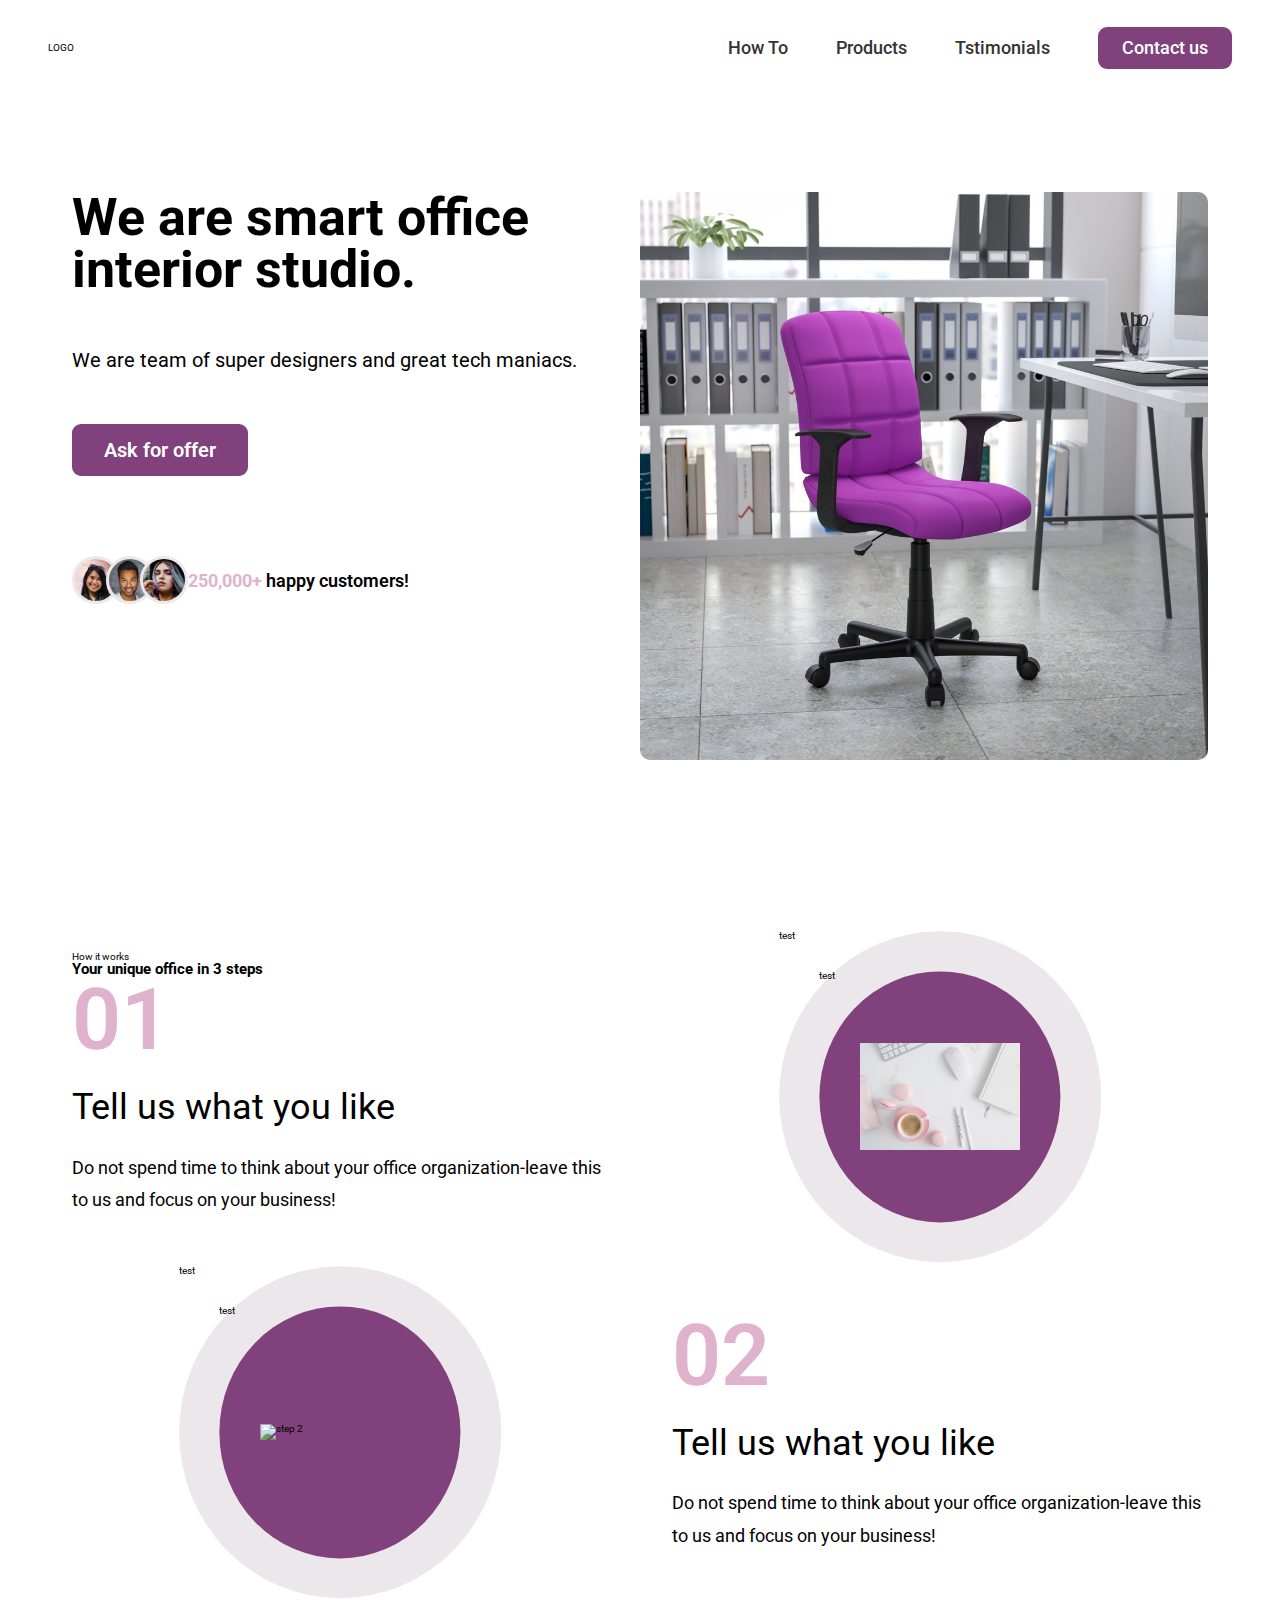
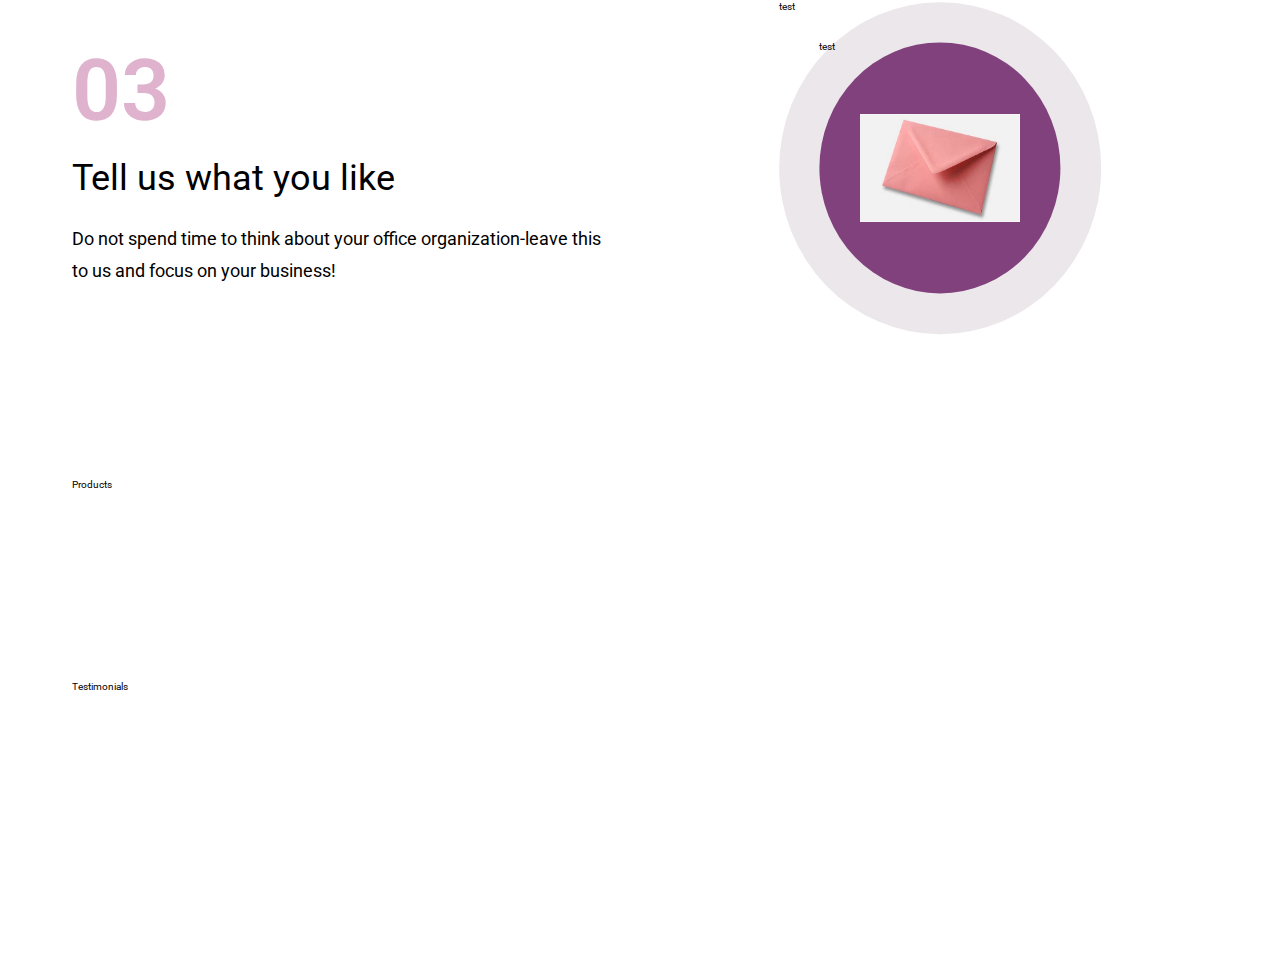
==== ProjectMarch/index.html @ d53ed78e "project - part one" ====
<!DOCTYPE html>
<html lang="en">

    <head>
        <meta charset="UTF-8">
        <meta http-equiv="X-UA-Compatible" content="IE=edge">
        <meta name="viewport" content="width=device-width, initial-scale=1.0">
        <link rel="preconnect" href="https://fonts.googleapis.com">
        <link rel="preconnect" href="https://fonts.gstatic.com" crossorigin>
        <link href="https://fonts.googleapis.com/css2?family=Roboto:wght@400;500;700&display=swap" rel="stylesheet">
        <title>My smart office</title>
        <link href="css/style.css" rel="stylesheet" />
    </head>

    <body>

        <header class="header">
            <div>LOGO</div>
            <nav class="main-nav">

                <ul class="main-nav-list">
                    <li><a href="#howto" class="main-nav-link">How To</a></li>
                    <li><a href="#products" class="main-nav-link">Products</a></li>
                    <li><a href="#testimonials" class="main-nav-link">Tstimonials</a></li>
                    <li><a href="#cta" class="main-nav-link nav-cta">Contact us</a></li>
                </ul>
            </nav>
        </header>
        <main>
            <section id="hero">
                <div class="container hero">
                    <div>
                        <h1>
                            We are smart office interior studio.
                        </h1>
                        <p class="hero-description">
                            We are team of super designers and great tech maniacs.
                        </p>
                        <a href="#cta" class="btn btn--full">Ask for offer</a>
                        <div class="delivered-products">
                            <div class="delivered-imgs">
                                <img src="img/customers/customer-1.jpg" alt="Customer photo" />
                                <img src="img/customers/customer-2.jpg" alt="Customer photo" />
                                <img src="img/customers/customer-3.jpg" alt="Customer photo" />
                            </div>
                            <p class="delivered-text">
                                <span>250,000+</span> happy customers!
                            </p>
                        </div>
                    </div>
                    <img src="img/hero.jpg" class="hero-img">

                </div>

            </section>
            <section id="howto">
                <div class="container">
                    <span>How it works</span>
                    <h2>Your unique office in 3 steps</h2>

                    <div class="grid grid-2-colls">
                        <div>
                            <p class="step-number">01</p>
                            <p class="step-title">Tell us what you like </p>
                            <p class="step-description">Do not spend time to think about your office organization-leave
                                this to us and focus on
                                your business!

                            </p>
                        </div>
                        <div class="step-img-box">
                            <img src="img/step1.jpeg" alt="step 1" class="step-img" />
                        </div>

                        <div class="step-img-box">
                            <img src="img/step2.jpeg" alt="step 2" class="step-img" />
                        </div>
                        <div>
                            <p class="step-number">02</p>
                            <p class="step-title">Tell us what you like </p>
                            <p class="step-description">Do not spend time to think about your office organization-leave
                                this to us and focus on
                                your business!

                            </p>
                        </div>
                        <div>
                            <p class="step-number">03</p>
                            <p class="step-title">Tell us what you like </p>
                            <p class="step-description">Do not spend time to think about your office organization-leave
                                this to us and focus on
                                your business!

                            </p>
                        </div>
                        <div class="step-img-box">
                            <img src="img/step3.jpg" alt="letter" class="step-img" />
                        </div>
                    </div>
                </div>
            </section>
            <section id="products">
                <div class="container">
                    Products
                </div>
            </section>
            <section id="testimonials">
                <div class="container">
                    Testimonials
                </div>
            </section>
            <section id="cta"></section>
        </main>
        <footer>

        </footer>
    </body>

</html>
---- ProjectMarch/css/style.css ----
/*

FONT SYSTEM

- Font sizes (px)
10 / 12 / 14 / 16 / 18 / 20 / 24 / 30 / 36 / 44 / 52 / 62 / 74 / 86 / 98

- Font weights
Default: 400
Medium: 500
Semi-bold: 600
Bold: 700

- Line heights
Default: 1
Small: 1.05
Medium: 1.2
Paragraph default: 1.6
Large: 1.8

- Letter spacing
-0.5px
0.75px

*********PALLETE********
main color: #81417D
- Tints:
#81417de7

gray: black;


*/

* {
    margin: 0;
    padding: 0;
    box-sizing: border-box;
}

html {
    /* font-size: 10px; */

    /* 10px / 16px = 0.625 = 62.5% */
    /* Percentage of user's browser font-size setting */
    font-size: 62.5%;
}

body {
    font-family: 'Roboto', sans-serif;
    line-height: 1;
    font-weight: 400;
    color: black;
}


section {
    padding: 9.6rem 0;
}


/*****NAVIGATION******/

.header {
    display: flex;
    justify-content: space-between;
    align-items: center;
    background-color: white;


    /* Because we want header to be sticky later */
    height: 9.6rem;
    padding: 0 4.8rem;
    position: relative;
}

.main-nav {
    /* display: flex;
    justify-content: space-between;*/
}

.main-nav-list {
    list-style: none;
    display: flex;
    align-items: center;
    gap: 4.8rem;
}

.main-nav-link:link,
.main-nav-link:visited {
    display: inline-block;
    text-decoration: none;
    color: #333;
    font-weight: 500;
    font-size: 1.8rem;
    transition: all 0.3s;
}

.main-nav-link:hover,
.main-nav-link:active {
    color: #DFB3CE;
}

.main-nav-link.nav-cta:link,
.main-nav-link.nav-cta:visited {
    padding: 1.2rem 2.4rem;
    border-radius: 9px;
    color: #fff;
    background-color: #81417D;
}

.main-nav-link.nav-cta:hover,
.main-nav-link.nav-cta:active {
    background-color: #DFB3CE;
}

.container {

    max-width: 120rem;
    padding: 0 3.2rem;
    margin: 0 auto;
}

/*****************HERO SECTION*****************/

h1 {
    font-size: 5.2rem;
    margin-bottom: 4.8rem;
}

/*
.hero {
    max-width: 130rem;
    margin: 0 auto;
    padding: 0 3.2rem;
    display: grid;
    grid-template-columns: 1fr 1fr;
    gap: 9.6rem;
    align-items: center;
}*/

.hero {
    display: flex;
    gap: 9.6;
}

.hero-description {
    font-size: 2rem;
    line-height: 1.6;
    margin-bottom: 4.8rem;
}


.hero-img {
    width: 50%;
    height: 50%;
    border-radius: 1rem;
}


.btn,
.btn:link,
.btn:visited {
    display: inline-block;

    text-decoration: none;
    font-size: 2rem;
    font-weight: 600;
    padding: 1.6rem 3.2rem;
    border-radius: 9px;

    /* Only necessary for .btn */
    border: none;
    cursor: pointer;
    font-family: inherit;

    /* Put transition on original "state" */
    /* transition: background-color 0.3s; */
    transition: all 0.3s;
}

.btn--full:link,
.btn--full:visited {
    background-color: #81417D;
    color: #fff;
}

.btn--full:hover,
.btn--full:active {
    background-color: #81417de7;
}

.btn--outline:link,
.btn--outline:visited {
    background-color: #fff;
    color: #555;
}

.btn--outline:hover,
.btn--outline:active {
    background-color: #fdf2e9;

    /* border: 3px solid #fff; */

    /* Trick to add border inside */
    box-shadow: inset 0 0 0 3px #fff;
}

.delivered-imgs img {
    height: 4.8rem;
    width: 4.8rem;
    border-radius: 50%;
    margin-right: -1.6rem;
    border: 3px solid rgb(236, 231, 235);
}

.delivered-text {
    font-size: 1.8rem;
    font-weight: 600;
}

.delivered-text span {
    color: #DFB3CE;
    font-weight: 700;
}

.delivered-products {
    display: flex;
    align-items: center;
    gap: 1.6rem;
    margin-top: 8rem;
}

.grid {
    display: grid;
    column-gap: 6.4rem;
    row-gap: 9.6rem;
}

.grid-3-colls {

    grid-template-columns: 1fr 1fr 1fr;
}

.grid-2-colls {

    grid-template-columns: 1fr 1fr;
}

/************HOW TO SECTION ****************/
.step-number {
    font-size: 8.6rem;
    font-weight: 600;
    color: #DFB3CE;
    margin-bottom: 1.2rem;
}

.step-description {
    font-size: 1.8rem;
    line-height: 1.8;
}

.step-title {
    font-size: 3.6rem;
    line-height: 1.8;
    margin-bottom: 1.2rem;
}

.step-img {
    width: 30%;
    /*  height: 30%;*/
}


.step-img-box {
    background-color: transparent;
    position: relative;

    display: flex;
    align-items: center;
    justify-content: center;
}


.step-img-box::before,
.step-img-box::after {
    content: "test";
    display: block;
    border-radius: 50%;
    position: absolute;
    top: 50%;
    left: 50%;
    transform: translate(-50%, -50%);
}

.step-img-box::before {
    width: 60%;
    /* height: 60%; */

    /* 60% of parent's width */
    padding-bottom: 60%;

    background-color: rgb(236, 231, 235);
    z-index: -1;
}

.step-img-box::after {
    width: 45%;
    padding-bottom: 45%;
    background-color: #81417D;
    z-index: -1;
}
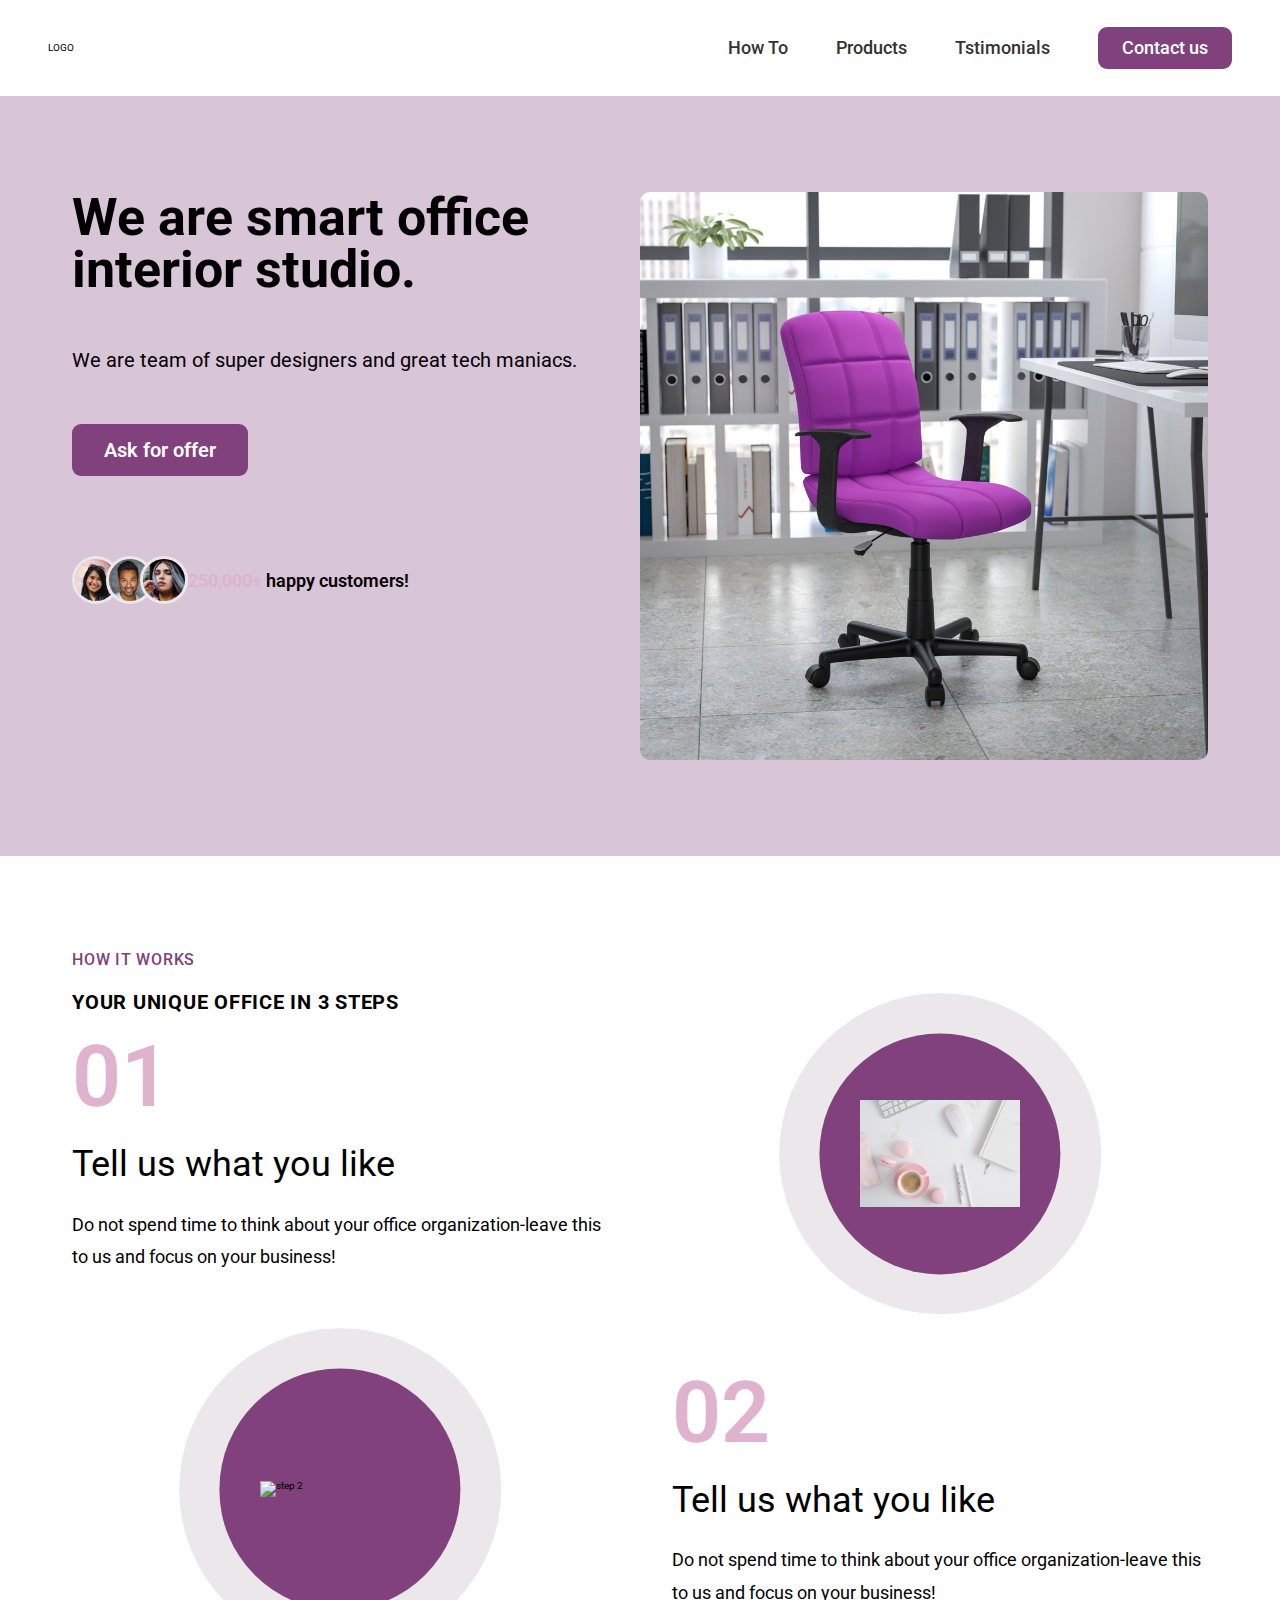
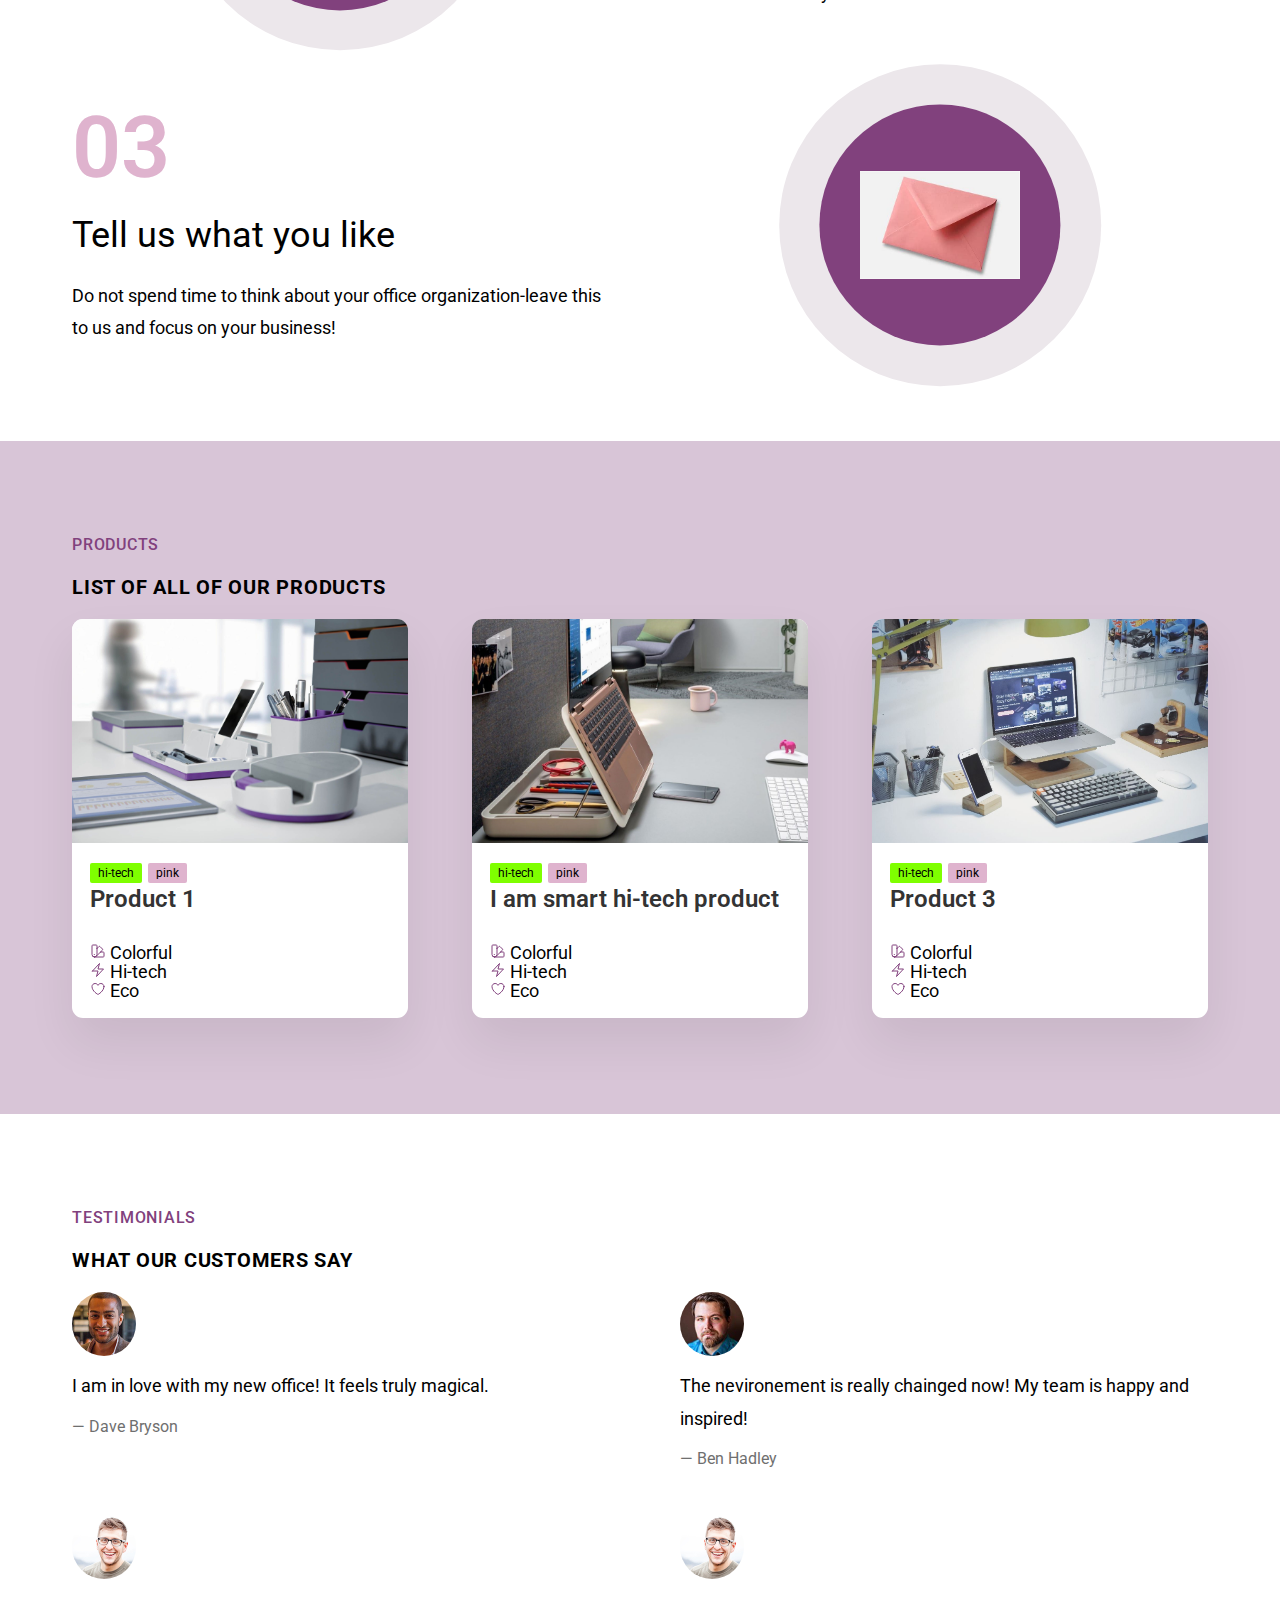
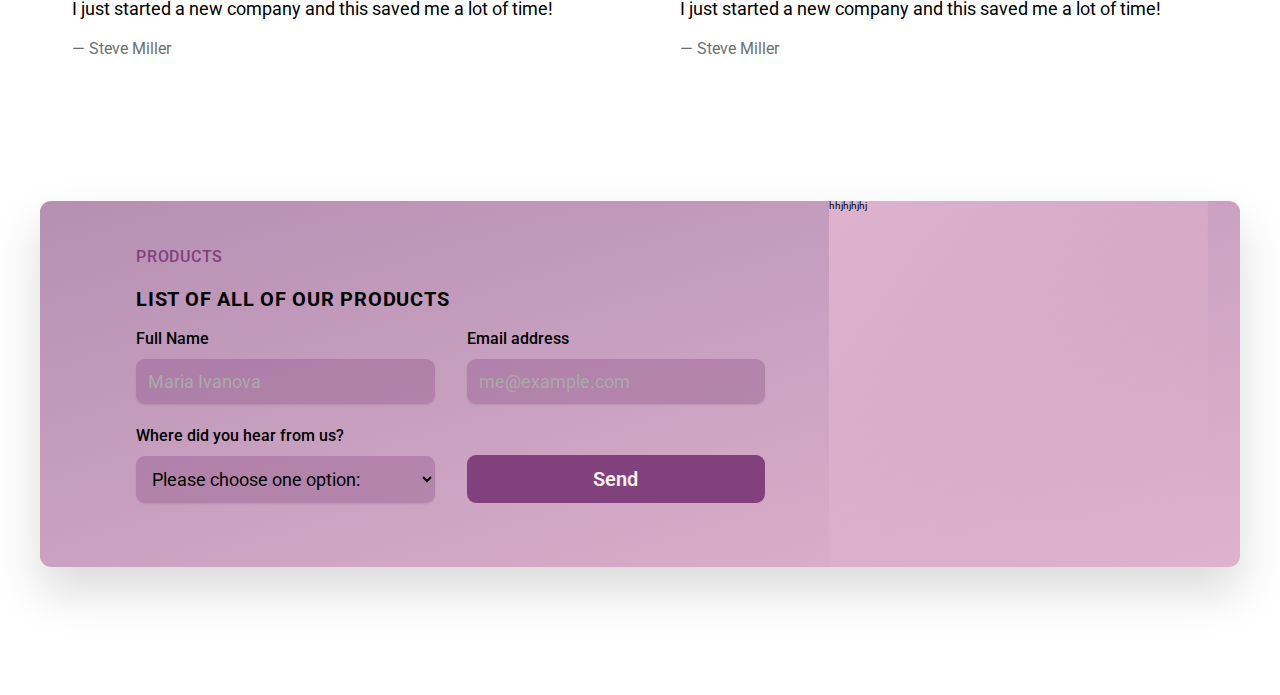
==== commit ba8d2d39: "Added testimonials,cta and products sections" ====
--- a/ProjectMarch/index.html
+++ b/ProjectMarch/index.html
@@ -55,7 +55,7 @@
             </section>
             <section id="howto">
                 <div class="container">
-                    <span>How it works</span>
+                    <span class="subheading">How it works</span>
                     <h2>Your unique office in 3 steps</h2>
 
                     <div class="grid grid-2-colls">
@@ -101,15 +101,216 @@
             </section>
             <section id="products">
                 <div class="container">
-                    Products
+                    <span class="subheading">Products</span>
+                    <h2>List of all of our products</h2>
+                    <div class="grid grid-3-colls">
+
+                        <figure class="product">
+                            <img src="img/product-1.jpg" class="product-img" />
+
+                            <div class="product-details">
+                                <span class="tag tag-green">
+                                    hi-tech
+                                </span>
+                                <span class="tag tag-pink">
+                                    pink
+                                </span>
+                                <p class="product-title">Product 1</p>
+                                <ul class="product-attributes">
+                                    <li class="product-attribute">
+                                        <svg xmlns="http://www.w3.org/2000/svg" fill="none" viewBox="0 0 24 24"
+                                            stroke-width="1.5" class="attribute-icon">
+                                            <path stroke-linecap="round" stroke-linejoin="round"
+                                                d="M4.098 19.902a3.75 3.75 0 005.304 0l6.401-6.402M6.75 21A3.75 3.75 0 013 17.25V4.125C3 3.504 3.504 3 4.125 3h5.25c.621 0 1.125.504 1.125 1.125v4.072M6.75 21a3.75 3.75 0 003.75-3.75V8.197M6.75 21h13.125c.621 0 1.125-.504 1.125-1.125v-5.25c0-.621-.504-1.125-1.125-1.125h-4.072M10.5 8.197l2.88-2.88c.438-.439 1.15-.439 1.59 0l3.712 3.713c.44.44.44 1.152 0 1.59l-2.879 2.88M6.75 17.25h.008v.008H6.75v-.008z" />
+                                        </svg>
+                                        Colorful
+                                    </li>
+                                    <li class="product-attribute">
+                                        <svg xmlns="http://www.w3.org/2000/svg" fill="none" viewBox="0 0 24 24"
+                                            stroke-width="1.5" class="attribute-icon">
+                                            <path stroke-linecap="round" stroke-linejoin="round"
+                                                d="M3.75 13.5l10.5-11.25L12 10.5h8.25L9.75 21.75 12 13.5H3.75z" />
+                                        </svg>
+                                        Hi-tech
+                                    </li>
+                                    <li class="product-attribute">
+                                        <svg xmlns="http://www.w3.org/2000/svg" fill="none" viewBox="0 0 24 24"
+                                            stroke-width="1.5" class="attribute-icon">
+                                            <path stroke-linecap="round" stroke-linejoin="round"
+                                                d="M21 8.25c0-2.485-2.099-4.5-4.688-4.5-1.935 0-3.597 1.126-4.312 2.733-.715-1.607-2.377-2.733-4.313-2.733C5.1 3.75 3 5.765 3 8.25c0 7.22 9 12 9 12s9-4.78 9-12z" />
+                                        </svg>
+                                        Eco
+                                    </li>
+                                </ul>
+                            </div>
+                        </figure>
+                        <figure class="product">
+                            <img src="img/product-2.jpg" class="product-img" />
+
+                            <div class="product-details">
+                                <span class="tag tag-green">
+                                    hi-tech
+                                </span>
+                                <span class="tag tag-pink">
+                                    pink
+                                </span>
+                                <p class="product-title">
+                                    I am smart hi-tech product
+                                </p>
+                                <ul class="product-attributes">
+                                    <li class="product-attribute">
+                                        <svg xmlns="http://www.w3.org/2000/svg" fill="none" viewBox="0 0 24 24"
+                                            stroke-width="1.5" class="attribute-icon">
+                                            <path stroke-linecap="round" stroke-linejoin="round"
+                                                d="M4.098 19.902a3.75 3.75 0 005.304 0l6.401-6.402M6.75 21A3.75 3.75 0 013 17.25V4.125C3 3.504 3.504 3 4.125 3h5.25c.621 0 1.125.504 1.125 1.125v4.072M6.75 21a3.75 3.75 0 003.75-3.75V8.197M6.75 21h13.125c.621 0 1.125-.504 1.125-1.125v-5.25c0-.621-.504-1.125-1.125-1.125h-4.072M10.5 8.197l2.88-2.88c.438-.439 1.15-.439 1.59 0l3.712 3.713c.44.44.44 1.152 0 1.59l-2.879 2.88M6.75 17.25h.008v.008H6.75v-.008z" />
+                                        </svg>
+                                        Colorful
+                                    </li>
+                                    <li class="product-attribute">
+                                        <svg xmlns="http://www.w3.org/2000/svg" fill="none" viewBox="0 0 24 24"
+                                            stroke-width="1.5" class="attribute-icon">
+                                            <path stroke-linecap="round" stroke-linejoin="round"
+                                                d="M3.75 13.5l10.5-11.25L12 10.5h8.25L9.75 21.75 12 13.5H3.75z" />
+                                        </svg>
+                                        Hi-tech
+                                    </li>
+                                    <li class="product-attribute">
+                                        <svg xmlns="http://www.w3.org/2000/svg" fill="none" viewBox="0 0 24 24"
+                                            stroke-width="1.5" class="attribute-icon">
+                                            <path stroke-linecap="round" stroke-linejoin="round"
+                                                d="M21 8.25c0-2.485-2.099-4.5-4.688-4.5-1.935 0-3.597 1.126-4.312 2.733-.715-1.607-2.377-2.733-4.313-2.733C5.1 3.75 3 5.765 3 8.25c0 7.22 9 12 9 12s9-4.78 9-12z" />
+                                        </svg>
+                                        Eco
+                                    </li>
+                                </ul>
+                            </div>
+                        </figure>
+                        <figure class="product">
+                            <img src="img/product-3.jpg" class="product-img" />
+
+
+                            <div class="product-details">
+                                <span class="tag tag-green">
+                                    hi-tech
+                                </span>
+                                <span class="tag tag-pink">
+                                    pink
+                                </span>
+                                <p class="product-title">Product 3</p>
+                                <ul class="product-attributes">
+                                    <li class="product-attribute">
+                                        <svg xmlns="http://www.w3.org/2000/svg" fill="none" viewBox="0 0 24 24"
+                                            stroke-width="1.5" class="attribute-icon">
+                                            <path stroke-linecap="round" stroke-linejoin="round"
+                                                d="M4.098 19.902a3.75 3.75 0 005.304 0l6.401-6.402M6.75 21A3.75 3.75 0 013 17.25V4.125C3 3.504 3.504 3 4.125 3h5.25c.621 0 1.125.504 1.125 1.125v4.072M6.75 21a3.75 3.75 0 003.75-3.75V8.197M6.75 21h13.125c.621 0 1.125-.504 1.125-1.125v-5.25c0-.621-.504-1.125-1.125-1.125h-4.072M10.5 8.197l2.88-2.88c.438-.439 1.15-.439 1.59 0l3.712 3.713c.44.44.44 1.152 0 1.59l-2.879 2.88M6.75 17.25h.008v.008H6.75v-.008z" />
+                                        </svg>
+                                        Colorful
+                                    </li>
+                                    <li class="product-attribute">
+                                        <svg xmlns="http://www.w3.org/2000/svg" fill="none" viewBox="0 0 24 24"
+                                            stroke-width="1.5" class="attribute-icon">
+                                            <path stroke-linecap="round" stroke-linejoin="round"
+                                                d="M3.75 13.5l10.5-11.25L12 10.5h8.25L9.75 21.75 12 13.5H3.75z" />
+                                        </svg>
+                                        Hi-tech
+                                    </li>
+                                    <li class="product-attribute">
+                                        <svg xmlns="http://www.w3.org/2000/svg" fill="none" viewBox="0 0 24 24"
+                                            stroke-width="1.5" class="attribute-icon">
+                                            <path stroke-linecap="round" stroke-linejoin="round"
+                                                d="M21 8.25c0-2.485-2.099-4.5-4.688-4.5-1.935 0-3.597 1.126-4.312 2.733-.715-1.607-2.377-2.733-4.313-2.733C5.1 3.75 3 5.765 3 8.25c0 7.22 9 12 9 12s9-4.78 9-12z" />
+                                        </svg>
+                                        Eco
+                                    </li>
+                                </ul>
+                            </div>
+                        </figure>
+                    </div>
+
                 </div>
             </section>
             <section id="testimonials">
                 <div class="container">
-                    Testimonials
-                </div>
-            </section>
-            <section id="cta"></section>
+                    <span class="subheading">Testimonials</span>
+                    <h2>What our customers say</h2>
+
+                    <div class="testimonials">
+                        <figure class="testimonial">
+                            <img class="testimonial-img" alt="Photo of customer Dave Bryson"
+                                src="img/customers/dave.jpg" />
+                            <blockquote class="testimonial-text">
+                                I am in love with my new office! It feels truly magical.
+                            </blockquote>
+                            <p class="testimonial-name">&mdash; Dave Bryson</p>
+                        </figure>
+
+                        <figure class="testimonial">
+                            <img class="testimonial-img" alt="Photo of customer Ben Hadley"
+                                src="img/customers/ben.jpg" />
+                            <blockquote class="testimonial-text">
+                                The nevironement is really chainged now! My team is happy and inspired!
+                            </blockquote>
+                            <p class="testimonial-name">&mdash; Ben Hadley</p>
+                        </figure>
+
+                        <figure class="testimonial">
+                            <img class="testimonial-img" alt="Photo of customer Steve Miller"
+                                src="img/customers/steve.jpg" />
+                            <blockquote class="testimonial-text">
+                                I just started a new company and this saved me a lot of time!
+                            </blockquote>
+                            <p class="testimonial-name">&mdash; Steve Miller</p>
+                        </figure>
+                        <figure class="testimonial">
+                            <img class="testimonial-img" alt="Photo of customer Steve Miller"
+                                src="img/customers/steve.jpg" />
+                            <blockquote class="testimonial-text">
+                                I just started a new company and this saved me a lot of time!
+                            </blockquote>
+                            <p class="testimonial-name">&mdash; Steve Miller</p>
+                        </figure>
+                    </div>
+                </div>
+            </section>
+            <section id="cta">
+                <div class="container cta">
+                    <div class="cta-text">
+                        <span class="subheading">Products</span>
+                        <h2>List of all of our products</h2>
+                        <form class="cta-form" action="http://localhost:8090" method="get" enctype="text/plain">
+                            <div>
+                                <label for="full-name">Full Name</label>
+                                <input id="full-name" type="text" placeholder="Maria Ivanova" name="full-name"
+                                    required />
+                            </div>
+
+                            <div>
+                                <label for="email">Email address</label>
+                                <input id="email" type="email" placeholder="me@example.com" name="email" />
+                            </div>
+
+                            <div>
+                                <label for="select-where">Where did you hear from us?</label>
+                                <select id="select-where" name="select-where">
+                                    <option value="">Please choose one option:</option>
+                                    <option value="friends">Friends and family</option>
+                                    <option value="youtube">YouTube video</option>
+                                    <option value="podcast">Podcast</option>
+                                    <option value="ad">Facebook ad</option>
+                                    <option value="others">Others</option>
+                                    <option value="facebook">Facebook</option>
+                                </select>
+                            </div>
+
+                            <button class="btn btn--form" type="submit">Send</button>
+
+                            <!-- <input type=" checkbox" />
+                    <input type="number" /> -->
+                        </form>
+                    </div>
+                    <div class="cta-img-box">hhjhjhjhj</div>
+                </div>
+            </section>
         </main>
         <footer>
 
--- a/ProjectMarch/css/style.css
+++ b/ProjectMarch/css/style.css
@@ -26,6 +26,7 @@
 main color: #81417D
 - Tints:
 #81417de7
+#81417d4e
 
 gray: black;
 
@@ -58,6 +59,27 @@
     padding: 9.6rem 0;
 }
 
+/******GENERAL*********/
+.subheading {
+    display: block;
+    font-size: 1.6rem;
+    font-weight: 500;
+    color: #81417D;
+    text-transform: uppercase;
+    margin-bottom: 1.8rem;
+    letter-spacing: 0.75px;
+}
+
+h2 {
+
+    font-size: 2rem;
+    color: black;
+    letter-spacing: 0.75px;
+    text-transform: uppercase;
+    margin-bottom: 1.6rem;
+    line-height: 1.6;
+
+}
 
 /*****NAVIGATION******/
 
@@ -142,6 +164,11 @@
 .hero {
     display: flex;
     gap: 9.6;
+
+}
+
+#hero {
+    background-color: #81417d4e;
 }
 
 .hero-description {
@@ -284,7 +311,7 @@
 
 .step-img-box::before,
 .step-img-box::after {
-    content: "test";
+    content: "";
     display: block;
     border-radius: 50%;
     position: absolute;
@@ -309,4 +336,186 @@
     padding-bottom: 45%;
     background-color: #81417D;
     z-index: -1;
+}
+
+/********PRODUCTS*********/
+.product {
+    /* border-radius: 12px;
+    border-color: #81417D;
+    border-style: double;
+    box-shadow: 0 2.4rem 4.8rem rgba(0, 0, 0, 0.075);
+    background-color: white;*/
+    box-shadow: 0 2.4rem 4.8rem rgba(0, 0, 0, 0.075);
+    border-radius: 11px;
+    overflow: hidden;
+    transition: all 0.4s;
+    background-color: white;
+
+}
+
+#products {
+    background-color: #81417d4e;
+}
+
+.product-img {
+    width: 100%;
+}
+
+.product-details {
+    padding: 1.8rem;
+}
+
+
+.product-attributes {
+    list-style: none;
+    /*  display: flex;
+    flex-direction: column;
+    gap: 2rem;*/
+}
+
+.product-attribute {
+    font-size: 1.8rem;
+    /* display: flex;
+    align-items: center;
+    gap: 1.6rem;*/
+}
+
+.attribute-icon {
+    stroke: #81417D;
+    width: 16px;
+
+}
+
+.tag {
+    border-radius: 2px;
+    padding: 0.4rem 0.8rem;
+    font-size: 1.2rem;
+    margin-right: 0.4rem;
+    margin-bottom: 0.4rem;
+    display: inline-block;
+}
+
+.tag-green {
+    background-color: chartreuse;
+
+}
+
+.tag-pink {
+    background-color: #DFB3CE;
+}
+
+.product-title {
+    font-size: 2.4rem;
+    color: #333;
+    font-weight: 600;
+    margin-bottom: 3.2rem;
+}
+
+
+/*********** CTA ********************/
+
+.cta-form {
+    display: grid;
+    grid-template-columns: 1fr 1fr;
+    column-gap: 3.2rem;
+    row-gap: 2.4rem;
+}
+
+.cta-form label {
+    display: block;
+    font-size: 1.6rem;
+    font-weight: 500;
+    margin-bottom: 1.2rem;
+}
+
+.cta-form input,
+.cta-form select {
+    width: 100%;
+    padding: 1.2rem;
+    font-size: 1.8rem;
+    font-family: inherit;
+    color: inherit;
+    border: none;
+    background-color: #81417d4e;
+    border-radius: 9px;
+    box-shadow: 0 1px 2px rgba(0, 0, 0, 0.1);
+}
+
+.cta-form input::placeholder {
+    color: #aaa;
+}
+
+.cta-img-box {
+    background-image: linear-gradient(to right bottom,
+            #DFB3CE,
+            transparent),
+        url("../img/step2.jpeg");
+    background-size: cover;
+    background-position: center;
+}
+
+.cta {
+    display: grid;
+    /* 2/3 = 66.6% + 1/3 = 33.3% */
+    grid-template-columns: 2fr 1fr;
+    /* background-color: #e67e22; */
+    box-shadow: 0 2.4rem 4.8rem rgba(0, 0, 0, 0.15);
+    border-radius: 11px;
+
+    background-image: linear-gradient(to right bottom, #81417d95, #DFB3CE);
+    overflow: hidden;
+}
+
+.btn--form {
+    background-color: #81417D;
+    color: #fdf2e9;
+    align-self: end;
+    padding: 1.2rem;
+}
+
+#cta {
+    padding: 4.8rem 0 12.8rem;
+}
+
+.cta-text {
+    padding: 4.8rem 6.4rem 6.4rem 6.4rem;
+}
+
+**************************/
+/* TESTIMONIALS SECTION */
+/**************************/
+
+.section-testimonials {
+    background-color: white;
+    /* display: grid;
+  grid-template-columns: 55fr 45fr;*/
+    align-items: center;
+}
+
+.testimonials-container {
+    padding: 9.6rem;
+}
+
+.testimonials {
+    display: grid;
+    grid-template-columns: 1fr 1fr;
+    row-gap: 4.8rem;
+    column-gap: 8rem;
+}
+
+.testimonial-img {
+    width: 6.4rem;
+    border-radius: 50%;
+    margin-bottom: 1.2rem;
+}
+
+.testimonial-text {
+    font-size: 1.8rem;
+    line-height: 1.8;
+    margin-bottom: 1.6rem;
+}
+
+.testimonial-name {
+    font-size: 1.6rem;
+    color: #6f6f6f;
 }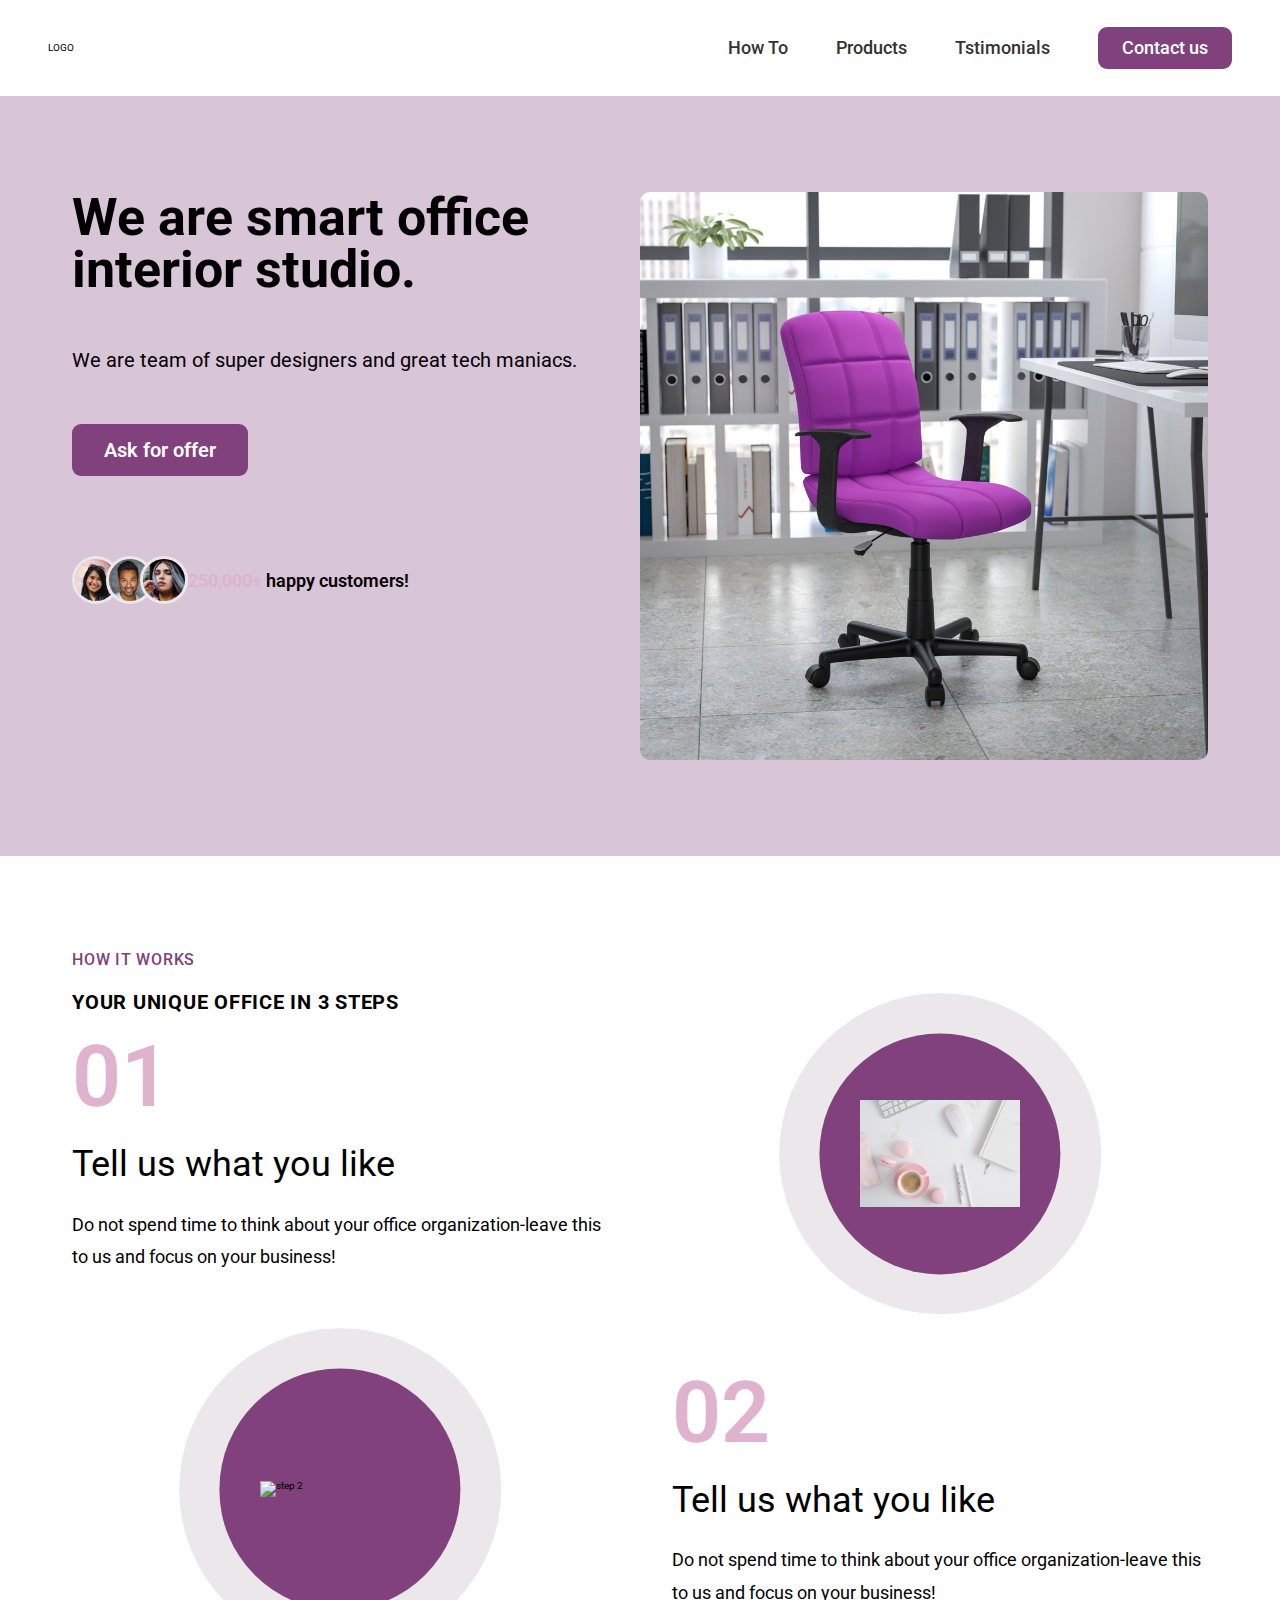
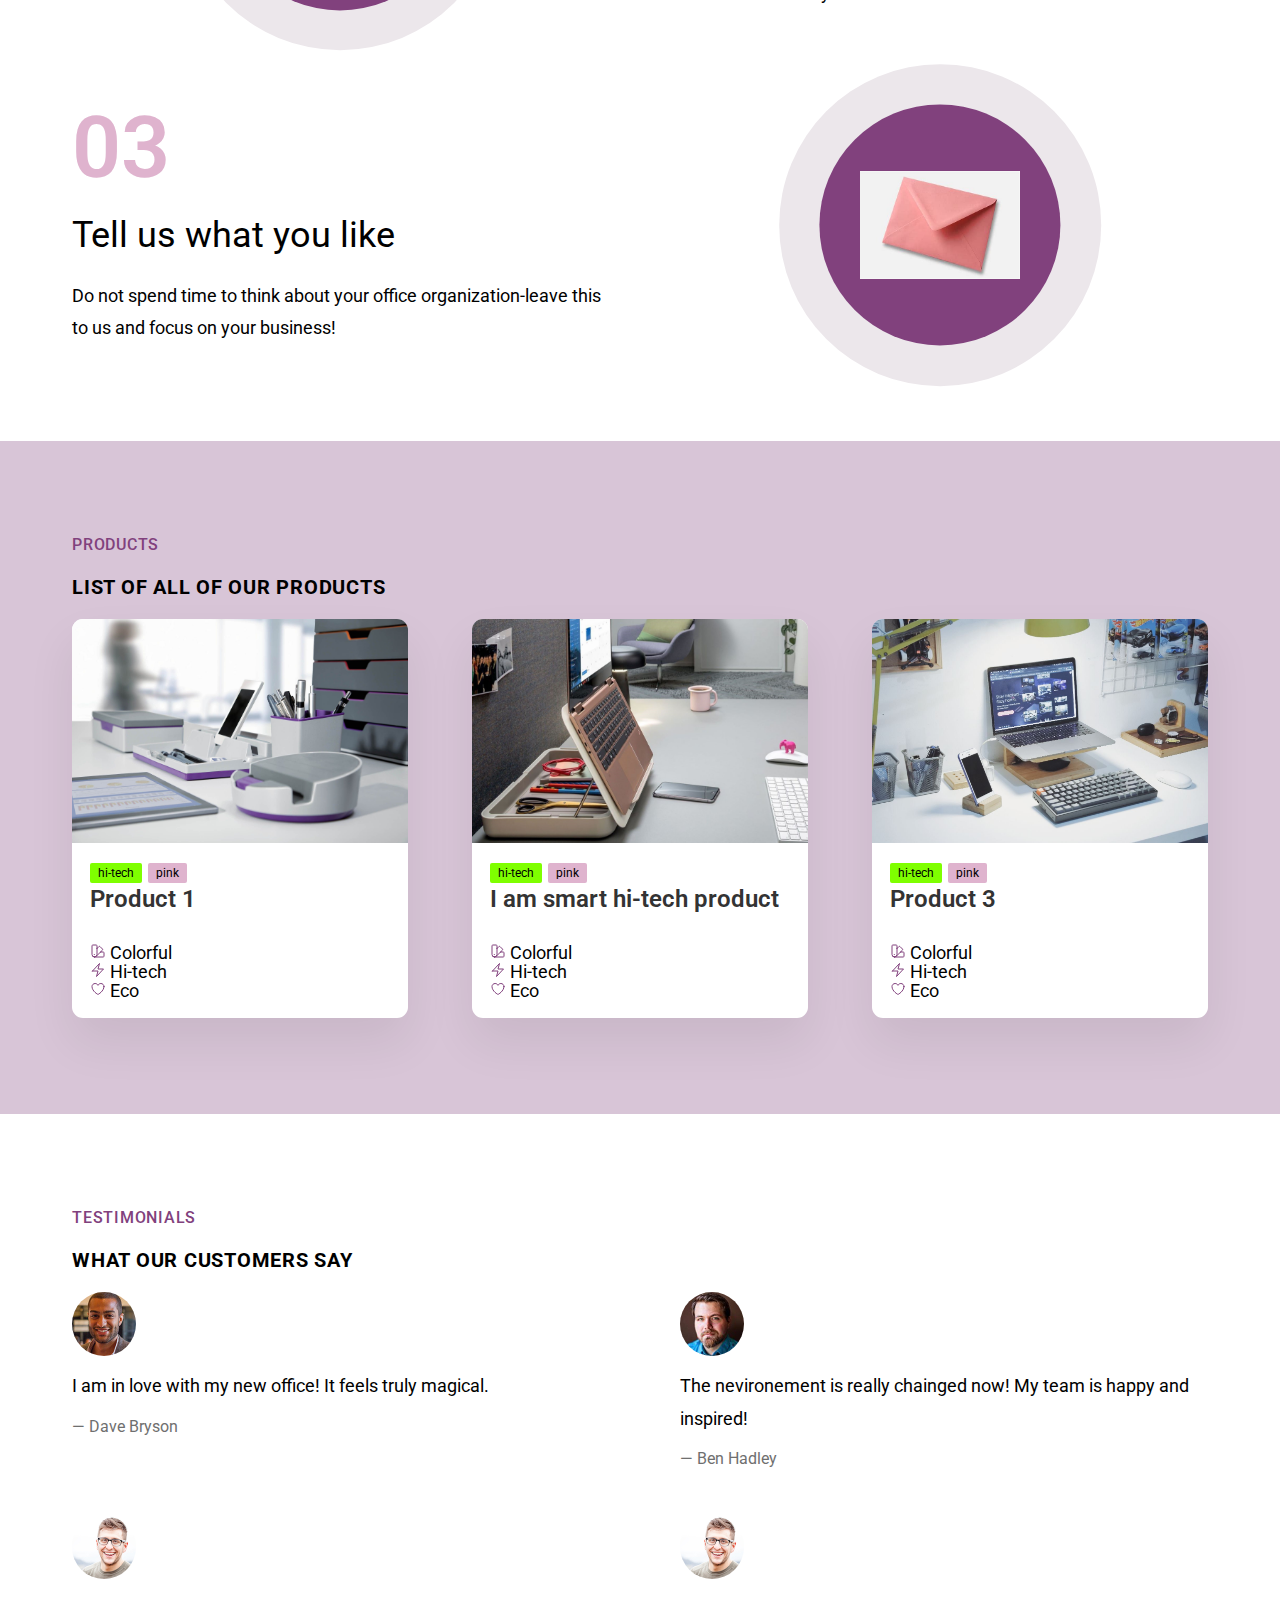
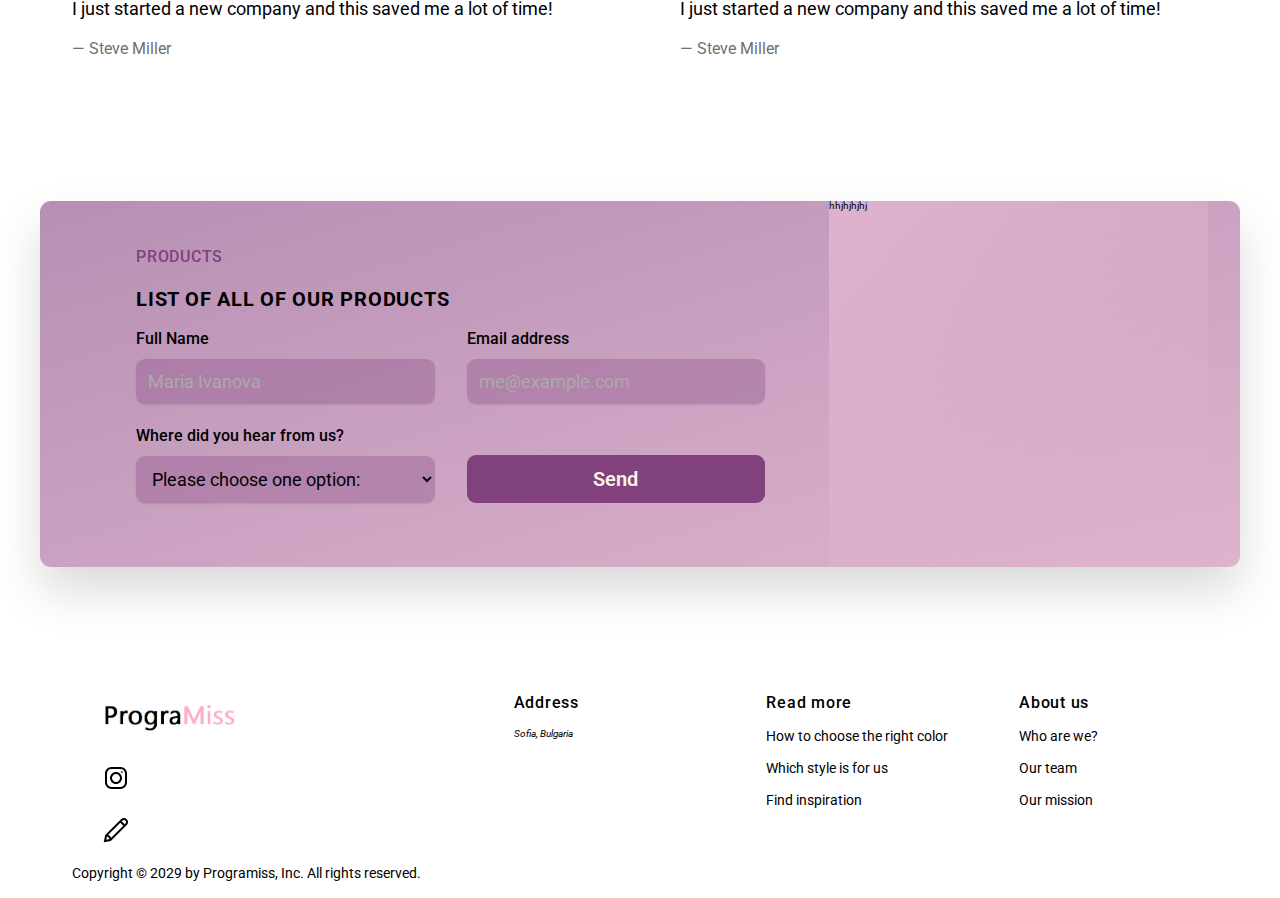
==== commit 44a9ac70: "Added responsive css and meta tags" ====
--- a/ProjectMarch/index.html
+++ b/ProjectMarch/index.html
@@ -5,11 +5,16 @@
         <meta charset="UTF-8">
         <meta http-equiv="X-UA-Compatible" content="IE=edge">
         <meta name="viewport" content="width=device-width, initial-scale=1.0">
+        <meta name="keywords" content="interior, office, design">
+        <meta name="description" content="WE are interior studio....">
+        <meta name="author" content="Maria Ivanova">
         <link rel="preconnect" href="https://fonts.googleapis.com">
         <link rel="preconnect" href="https://fonts.gstatic.com" crossorigin>
         <link href="https://fonts.googleapis.com/css2?family=Roboto:wght@400;500;700&display=swap" rel="stylesheet">
         <title>My smart office</title>
         <link href="css/style.css" rel="stylesheet" />
+        <link href="css/queries.css" rel="stylesheet" />
+        <link href="img/favicon.png" rel="icon" />
     </head>
 
     <body>
@@ -25,6 +30,13 @@
                     <li><a href="#cta" class="main-nav-link nav-cta">Contact us</a></li>
                 </ul>
             </nav>
+            <button class="btn-mobile-nav">
+                <div class="icon-mobile-nav" name="menu-outline">open</div>
+                <div class="icon-mobile-nav" name="close-outline">close </div>
+
+
+            </button>
+
         </header>
         <main>
             <section id="hero">
@@ -312,8 +324,71 @@
                 </div>
             </section>
         </main>
-        <footer>
-
+        <footer class="container grid grid-4-colls">
+            <div class="logo-col">
+                <img src="img/programiss-logo.png" width="50%" />
+                <ul class="logo-list">
+                    <li>
+                        <a href="facebook.com"> <svg xmlns="http://www.w3.org/2000/svg" x="0px" y="0px" width="32"
+                                height="32" viewBox="0 0 32 32">
+                                <path
+                                    d="M 11.46875 5 C 7.917969 5 5 7.914063 5 11.46875 L 5 20.53125 C 5 24.082031 7.914063 27 11.46875 27 L 20.53125 27 C 24.082031 27 27 24.085938 27 20.53125 L 27 11.46875 C 27 7.917969 24.085938 5 20.53125 5 Z M 11.46875 7 L 20.53125 7 C 23.003906 7 25 8.996094 25 11.46875 L 25 20.53125 C 25 23.003906 23.003906 25 20.53125 25 L 11.46875 25 C 8.996094 25 7 23.003906 7 20.53125 L 7 11.46875 C 7 8.996094 8.996094 7 11.46875 7 Z M 21.90625 9.1875 C 21.402344 9.1875 21 9.589844 21 10.09375 C 21 10.597656 21.402344 11 21.90625 11 C 22.410156 11 22.8125 10.597656 22.8125 10.09375 C 22.8125 9.589844 22.410156 9.1875 21.90625 9.1875 Z M 16 10 C 12.699219 10 10 12.699219 10 16 C 10 19.300781 12.699219 22 16 22 C 19.300781 22 22 19.300781 22 16 C 22 12.699219 19.300781 10 16 10 Z M 16 12 C 18.222656 12 20 13.777344 20 16 C 20 18.222656 18.222656 20 16 20 C 13.777344 20 12 18.222656 12 16 C 12 13.777344 13.777344 12 16 12 Z">
+                                </path>
+                            </svg></a>
+                    </li>
+                    <!--<li>
+                        <a href="instagram.com" /><svg xmlns="http://www.w3.org/2000/svg" x="0px" y="0px" width="32"
+                            height="32" viewBox="0 0 32 32">
+                            <path
+                                d="M 12 2 C 6.4889971 2 2 6.4889971 2 12 C 2 17.511003 6.4889971 22 12 22 C 17.511003 22 22 17.511003 22 12 C 22 6.4889971 17.511003 2 12 2 z M 12 4 C 16.430123 4 20 7.5698774 20 12 C 20 16.014467 17.065322 19.313017 13.21875 19.898438 L 13.21875 14.384766 L 15.546875 14.384766 L 15.912109 12.019531 L 13.21875 12.019531 L 13.21875 10.726562 C 13.21875 9.7435625 13.538984 8.8710938 14.458984 8.8710938 L 15.935547 8.8710938 L 15.935547 6.8066406 C 15.675547 6.7716406 15.126844 6.6953125 14.089844 6.6953125 C 11.923844 6.6953125 10.654297 7.8393125 10.654297 10.445312 L 10.654297 12.019531 L 8.4277344 12.019531 L 8.4277344 14.384766 L 10.654297 14.384766 L 10.654297 19.878906 C 6.8702905 19.240845 4 15.970237 4 12 C 4 7.5698774 7.5698774 4 12 4 z">
+                            </path>
+                        </svg></a>
+                    </li>-->
+                    <li>
+                        <a href="linkedin.com" /><svg xmlns="http://www.w3.org/2000/svg" x="0px" y="0px" width="32"
+                            height="32" viewBox="0 0 32 32">
+                            <path
+                                d="M 23.90625 3.96875 C 22.859375 3.96875 21.8125 4.375 21 5.1875 L 5.1875 21 L 5.125 21.3125 L 4.03125 26.8125 L 3.71875 28.28125 L 5.1875 27.96875 L 10.6875 26.875 L 11 26.8125 L 26.8125 11 C 28.4375 9.375 28.4375 6.8125 26.8125 5.1875 C 26 4.375 24.953125 3.96875 23.90625 3.96875 Z M 23.90625 5.875 C 24.410156 5.875 24.917969 6.105469 25.40625 6.59375 C 26.378906 7.566406 26.378906 8.621094 25.40625 9.59375 L 24.6875 10.28125 L 21.71875 7.3125 L 22.40625 6.59375 C 22.894531 6.105469 23.402344 5.875 23.90625 5.875 Z M 20.3125 8.71875 L 23.28125 11.6875 L 11.1875 23.78125 C 10.53125 22.5 9.5 21.46875 8.21875 20.8125 Z M 6.9375 22.4375 C 8.136719 22.921875 9.078125 23.863281 9.5625 25.0625 L 6.28125 25.71875 Z">
+                            </path>
+                        </svg></a>
+                    </li>
+                </ul>
+                <p class="copyright">Copyright &copy; 2029 by Programiss, Inc. All rights reserved.</p>
+            </div>
+            <div class="address-col">
+                <div class="footer-heading">Address</div>
+                <address>Sofia, Bulgaria</address>
+            </div>
+            <nav class="resources-col">
+                <div class="footer-heading">Read more</div>
+                <ul class="footer-list">
+                    <li>
+                        <a href="#">How to choose the right color</a>
+                    </li>
+                    <li>
+                        <a href="#">Which style is for us</a>
+                    </li>
+                    <li>
+                        <a href="#"> Find inspiration</a>
+                    </li>
+
+                </ul>
+            </nav>
+            <nav class="company-col">
+                <div class="footer-heading">About us</div>
+                <ul class="footer-list">
+                    <li>
+                        <a href="#">Who are we?</a>
+                    </li>
+                    <li>
+                        <a href="#">Our team</a>
+                    </li>
+                    <li>
+                        <a href="#">Our mission</a>
+                    </li>
+
+                </ul>
+            </nav>
         </footer>
     </body>
 
--- a/ProjectMarch/css/style.css
+++ b/ProjectMarch/css/style.css
@@ -134,6 +134,10 @@
 .main-nav-link.nav-cta:hover,
 .main-nav-link.nav-cta:active {
     background-color: #DFB3CE;
+}
+
+.btn-mobile-nav {
+    display: none;
 }
 
 .container {
@@ -518,4 +522,57 @@
 .testimonial-name {
     font-size: 1.6rem;
     color: #6f6f6f;
+}
+
+/************FOOTER***************/
+.grid-4-colls {
+    grid-template-columns: 2fr 1fr 1fr 1fr;
+}
+
+.footer-heading {
+    display: block;
+    font-size: 1.6rem;
+    font-weight: 500;
+    color: black;
+
+    margin-bottom: 1.8rem;
+    letter-spacing: 0.75px;
+}
+
+.logo-list {
+    /* display: flex;*/
+    list-style: none;
+    margin: 1.8rem;
+    font-size: 1.4rem;
+}
+
+.logo-list li {
+    margin-left: 1rem;
+    margin-bottom: 1.8rem;
+
+}
+
+.copyright {
+    margin-bottom: 1.8rem;
+    font-size: 1.4rem;
+}
+
+.footer-list {
+    list-style: none;
+    font-size: 1.4rem;
+}
+
+.footer-list li {
+    margin-bottom: 1.8rem;
+}
+
+.footer-list a:link,
+footer-list a:visited {
+    color: black;
+    text-decoration: none;
+}
+
+footer-list a:hover,
+footer-list a:active {
+    color: black;
 }--- a/ProjectMarch/css/queries.css
+++ b/ProjectMarch/css/queries.css
@@ -0,0 +1,127 @@
+/**************************/
+/* BELOW 1344px (Smaller desktops) */
+/**************************/
+
+@media (max-width: 84em) {}
+
+/**************************/
+/* BELOW 944px (Tablets) */
+/**************************/
+
+/**************************/
+/* BELOW 544px (Phones) */
+/**************************/
+
+
+
+@media (max-width:34rem) {
+
+
+    html {
+        /* 8px / 16px = 0.5 = 50% */
+        font-size: 50%;
+    }
+
+    .main-nav {
+        display: none;
+        /* background-color: white;
+        position: absolute;
+        top: 0;
+        left: 0;
+        width: 100%;
+        height: 100vh;
+
+
+        display: flex;
+        align-items: center;
+        justify-content: center;
+        transition: all 0.5s ease-in;*/
+
+
+
+    }
+
+    .btn-mobile-nav {
+        display: block;
+    }
+
+    .main-nav-list {
+        flex-direction: column;
+    }
+
+    .grid-2-colls,
+    .grid-3-colls,
+    .grid-4-colls {
+        grid-template-columns: 1fr;
+    }
+
+
+    .hero {
+        flex-direction: column;
+    }
+
+    .hero-img {
+        grid-row: 1;
+    }
+
+    .delivered-products {
+        display: none;
+    }
+
+    /*   .step-img-box {
+        display: none;
+    }*/
+
+
+    .step-img-box:nth-child(2) {
+        grid-row: 1;
+    }
+
+    .step-img-box:nth-child(6) {
+        grid-row: 5;
+    }
+
+    section {
+        padding: 5.4rem 0;
+    }
+
+    h2 {
+        margin-bottom: 8.4rem;
+    }
+
+    .cta {
+        grid-template-columns: 1fr;
+    }
+
+    .cta-text-box {
+        padding: 3.2rem;
+    }
+
+    .cta-img-box {
+        height: 32rem;
+        grid-row: 1;
+    }
+
+    .btn--form {
+        margin-top: 1.2rem;
+    }
+
+    .hero {
+        grid-template-columns: 1fr;
+        padding: 0 8rem;
+        gap: 6.4rem;
+    }
+
+    .hero-description {
+        text-align: center;
+    }
+
+    .hero-img {
+        width: 60%;
+    }
+
+    footer {
+        text-align: center;
+    }
+
+}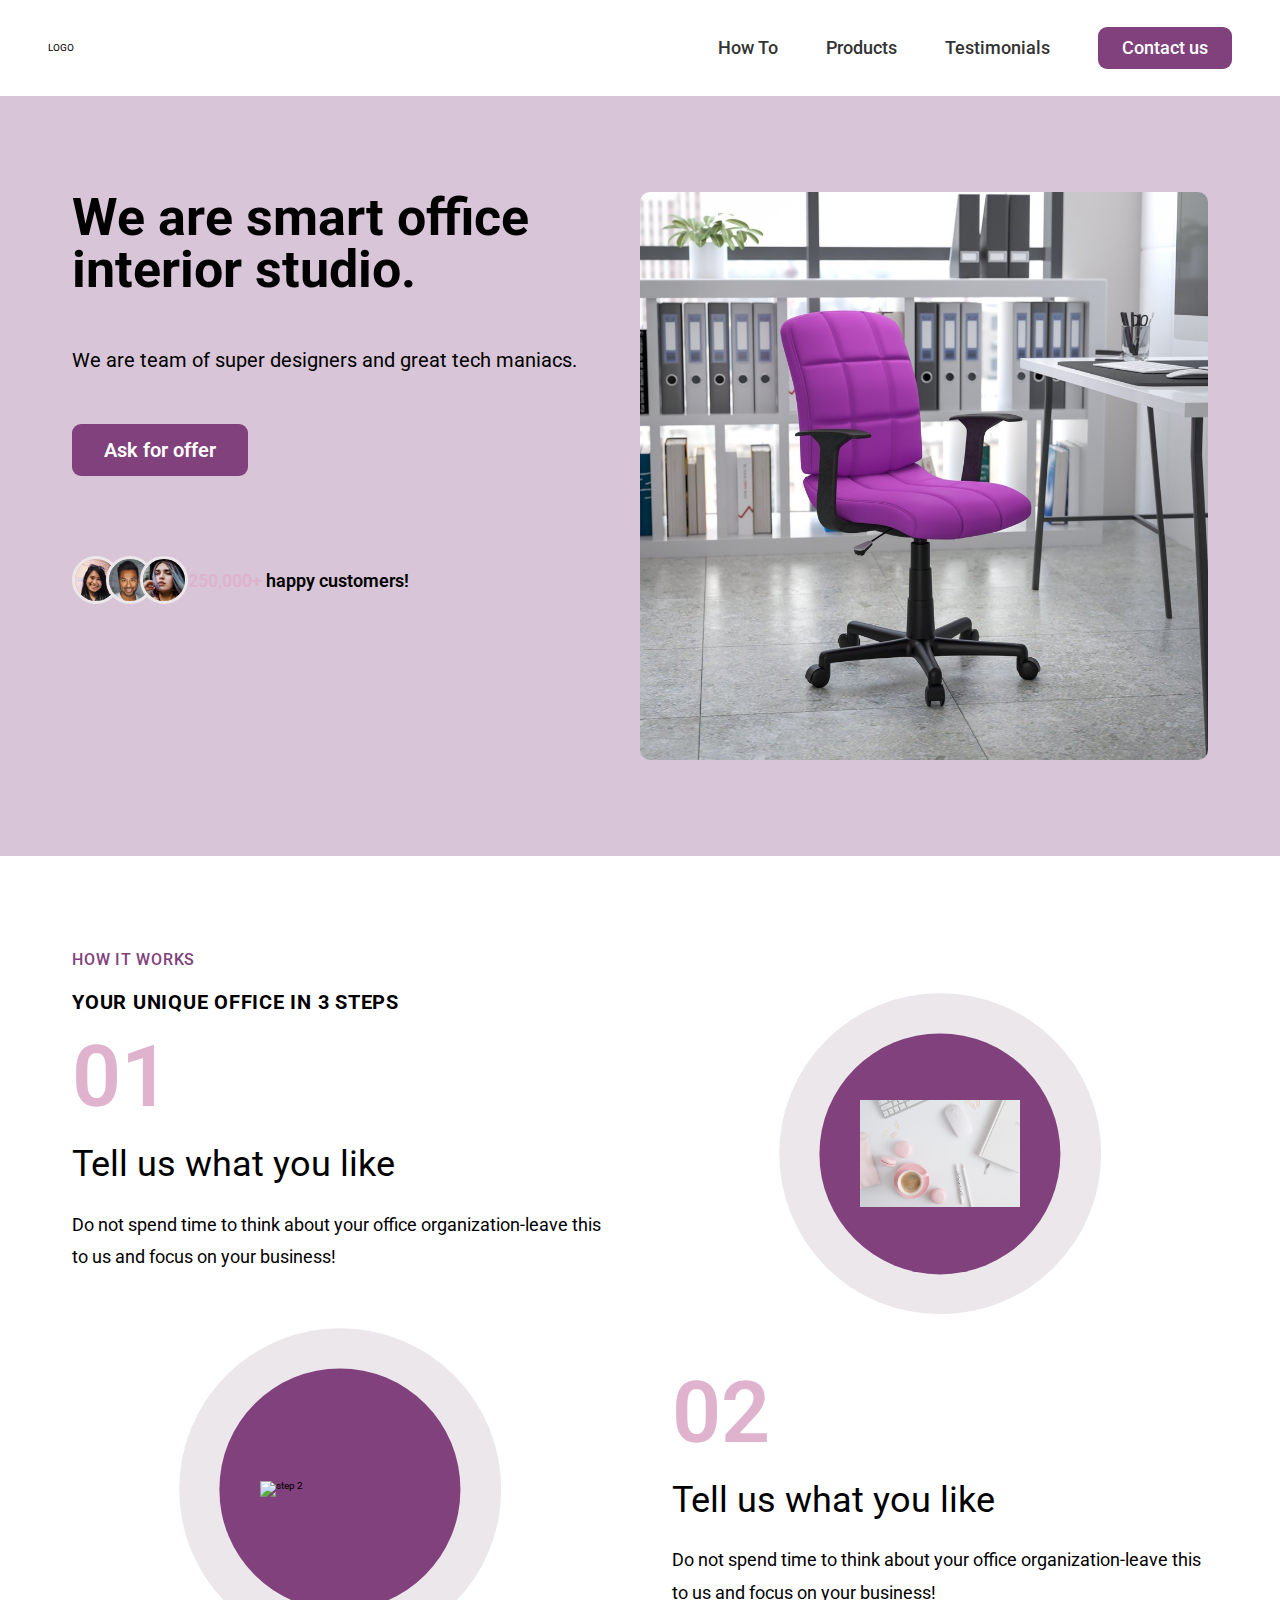
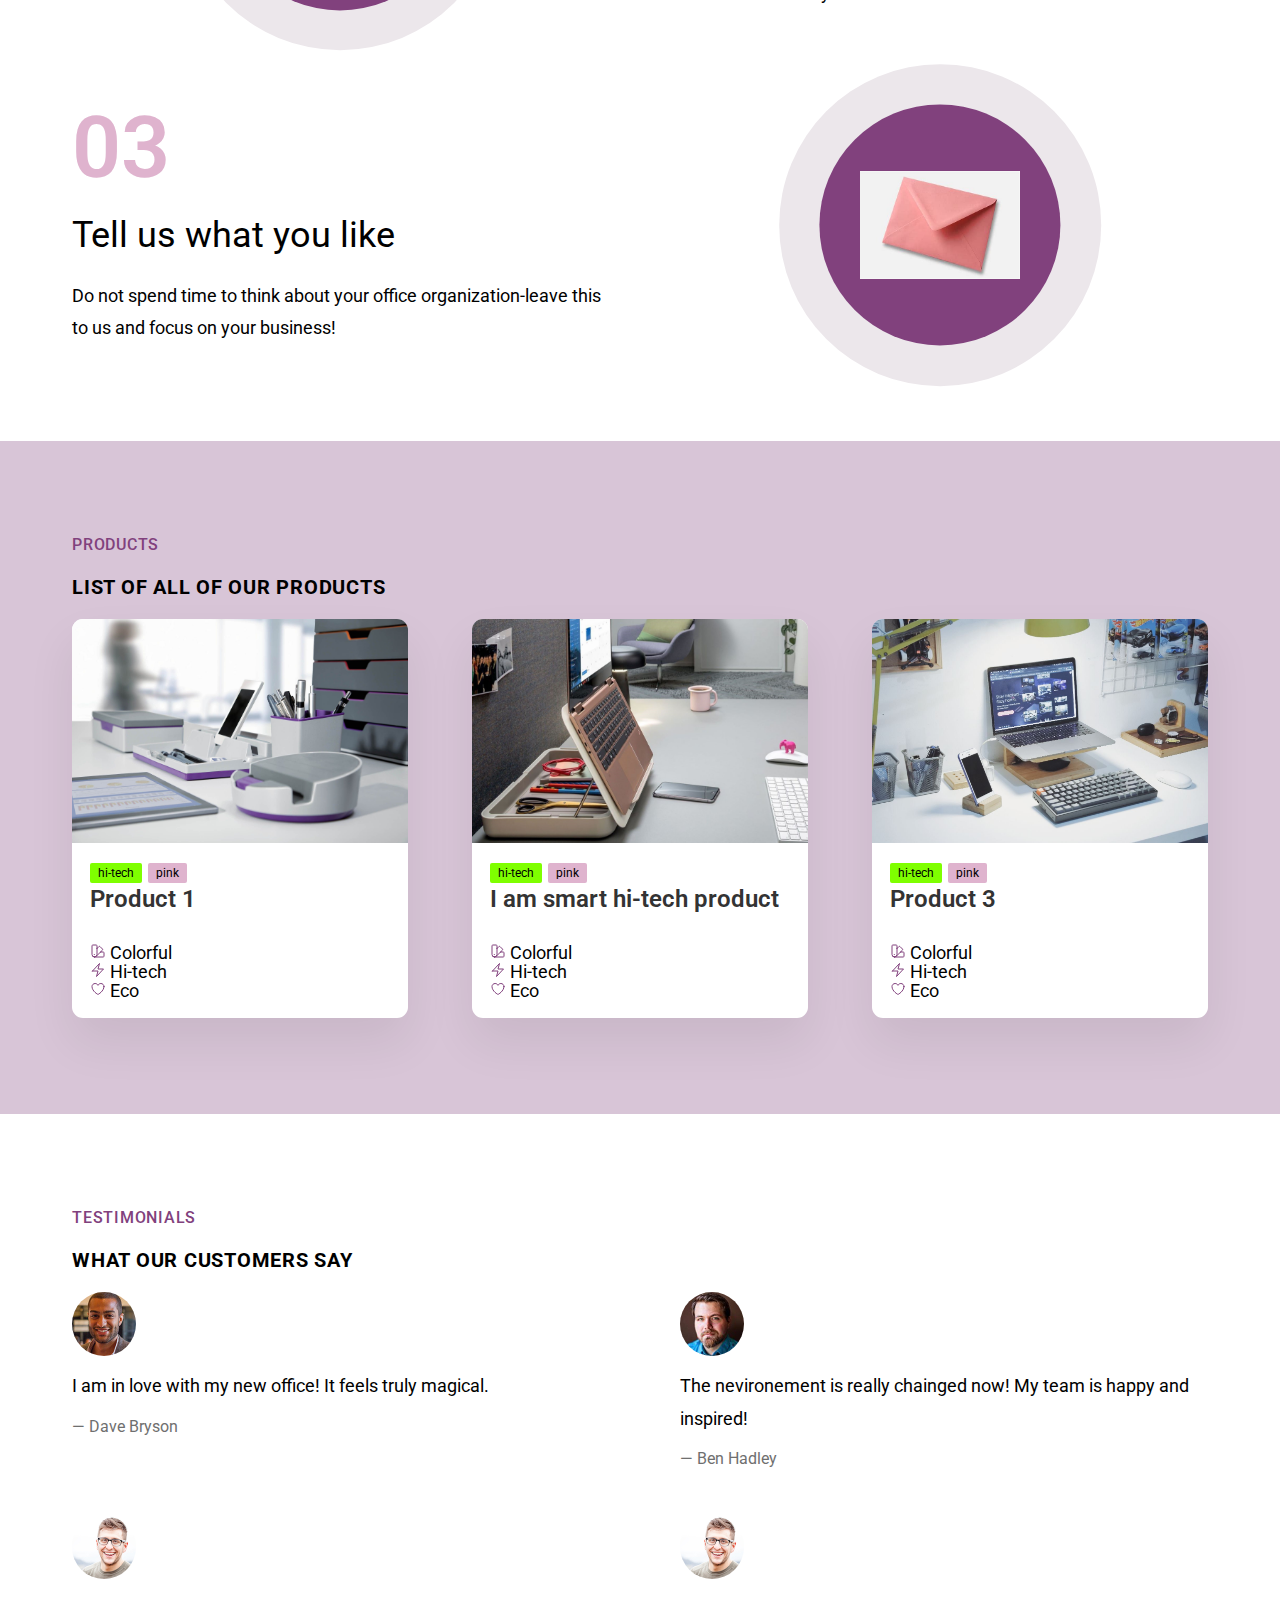
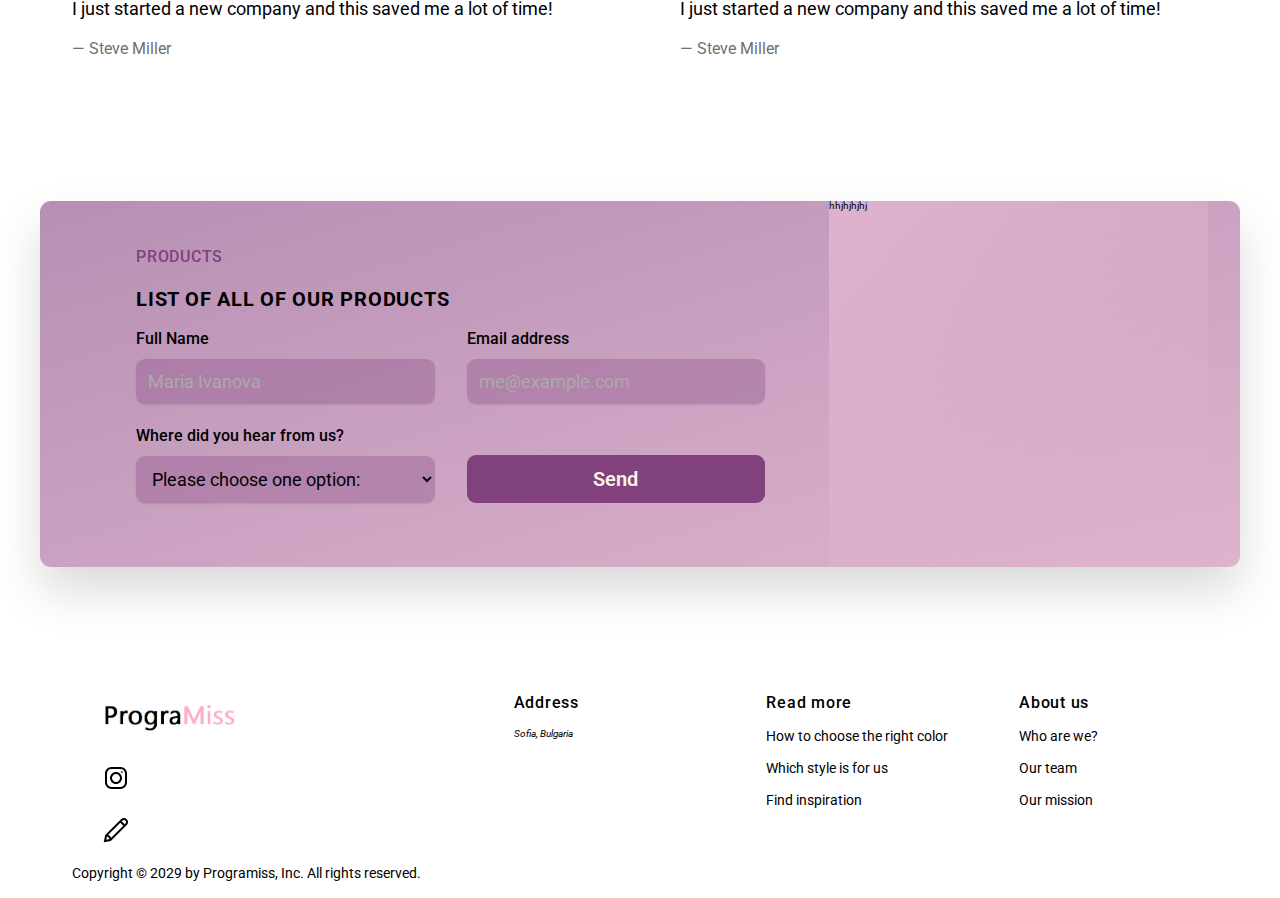
==== commit 17e49a24: "Added javascript animations" ====
--- a/ProjectMarch/index.html
+++ b/ProjectMarch/index.html
@@ -15,6 +15,7 @@
         <link href="css/style.css" rel="stylesheet" />
         <link href="css/queries.css" rel="stylesheet" />
         <link href="img/favicon.png" rel="icon" />
+        <script src="js/script.js" type="text/javascript" defer></script>
     </head>
 
     <body>
@@ -26,7 +27,7 @@
                 <ul class="main-nav-list">
                     <li><a href="#howto" class="main-nav-link">How To</a></li>
                     <li><a href="#products" class="main-nav-link">Products</a></li>
-                    <li><a href="#testimonials" class="main-nav-link">Tstimonials</a></li>
+                    <li><a href="#testimonials" class="main-nav-link">Testimonials</a></li>
                     <li><a href="#cta" class="main-nav-link nav-cta">Contact us</a></li>
                 </ul>
             </nav>
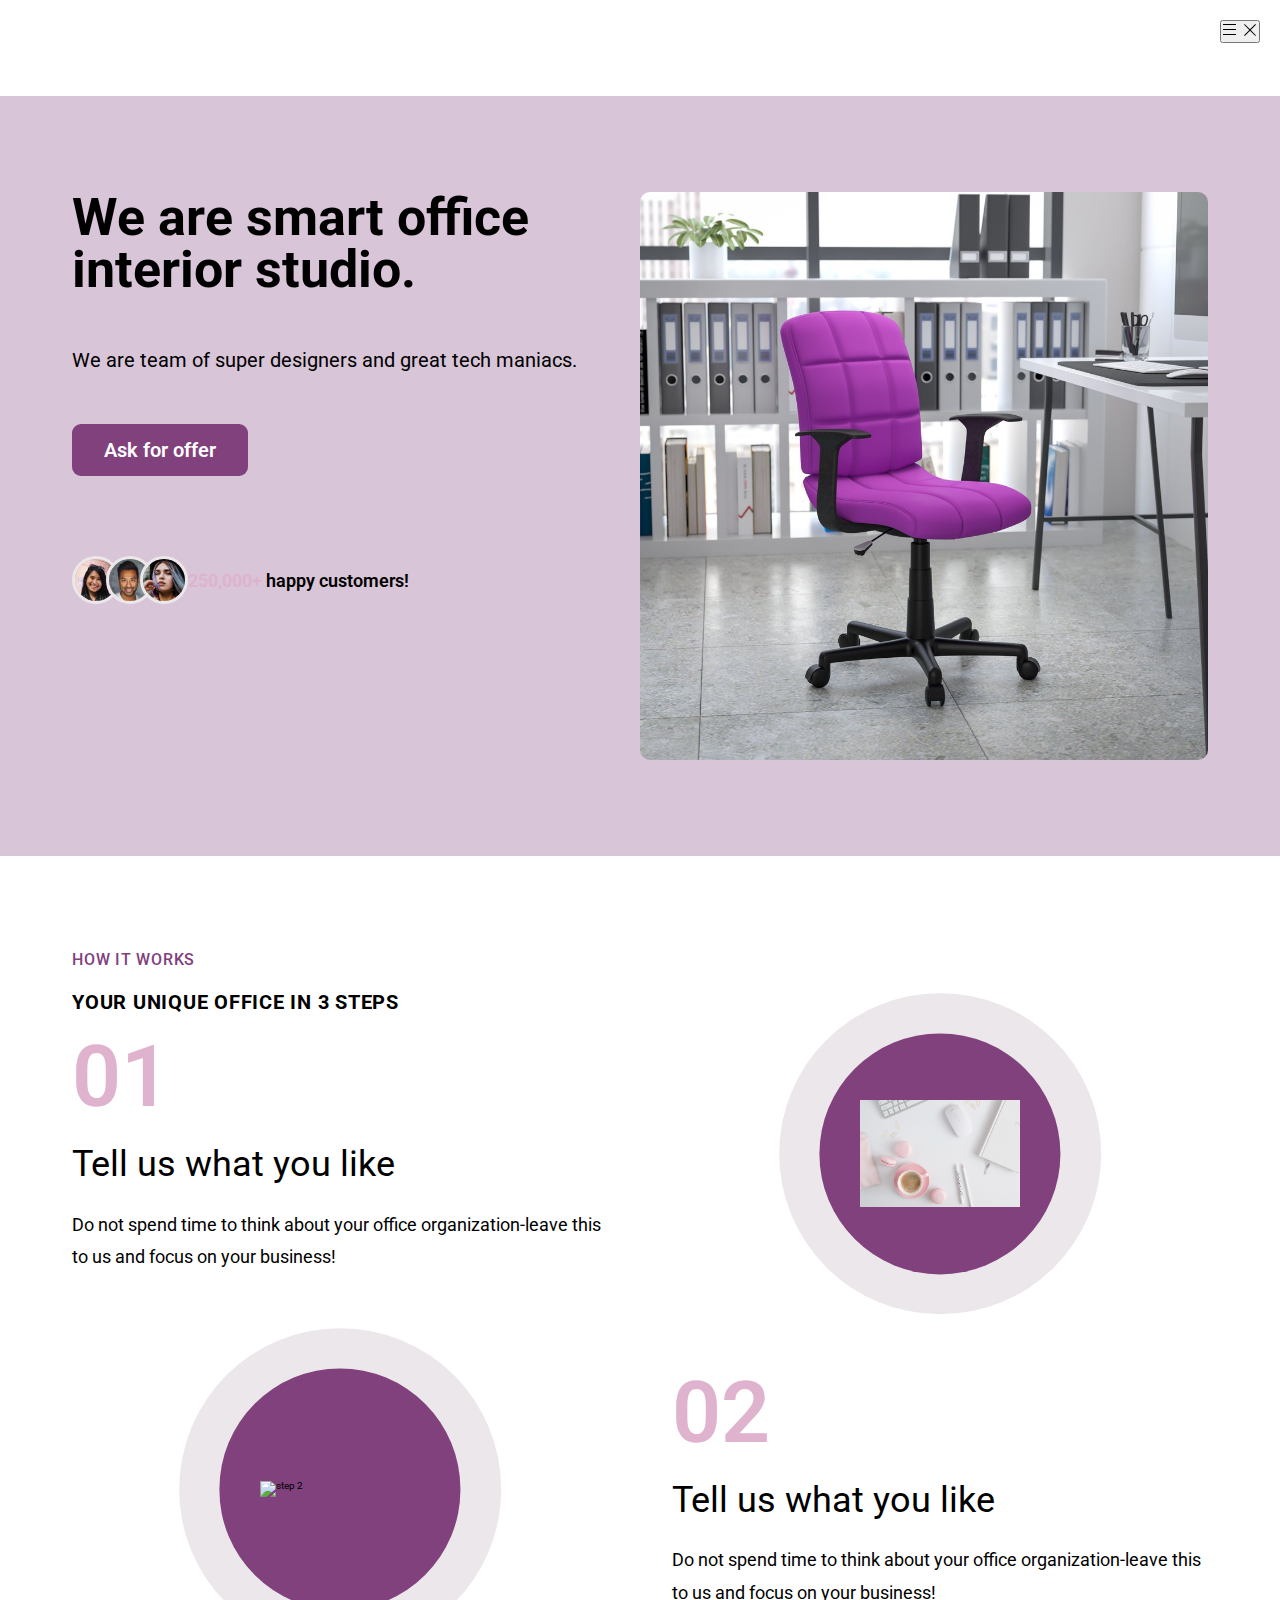
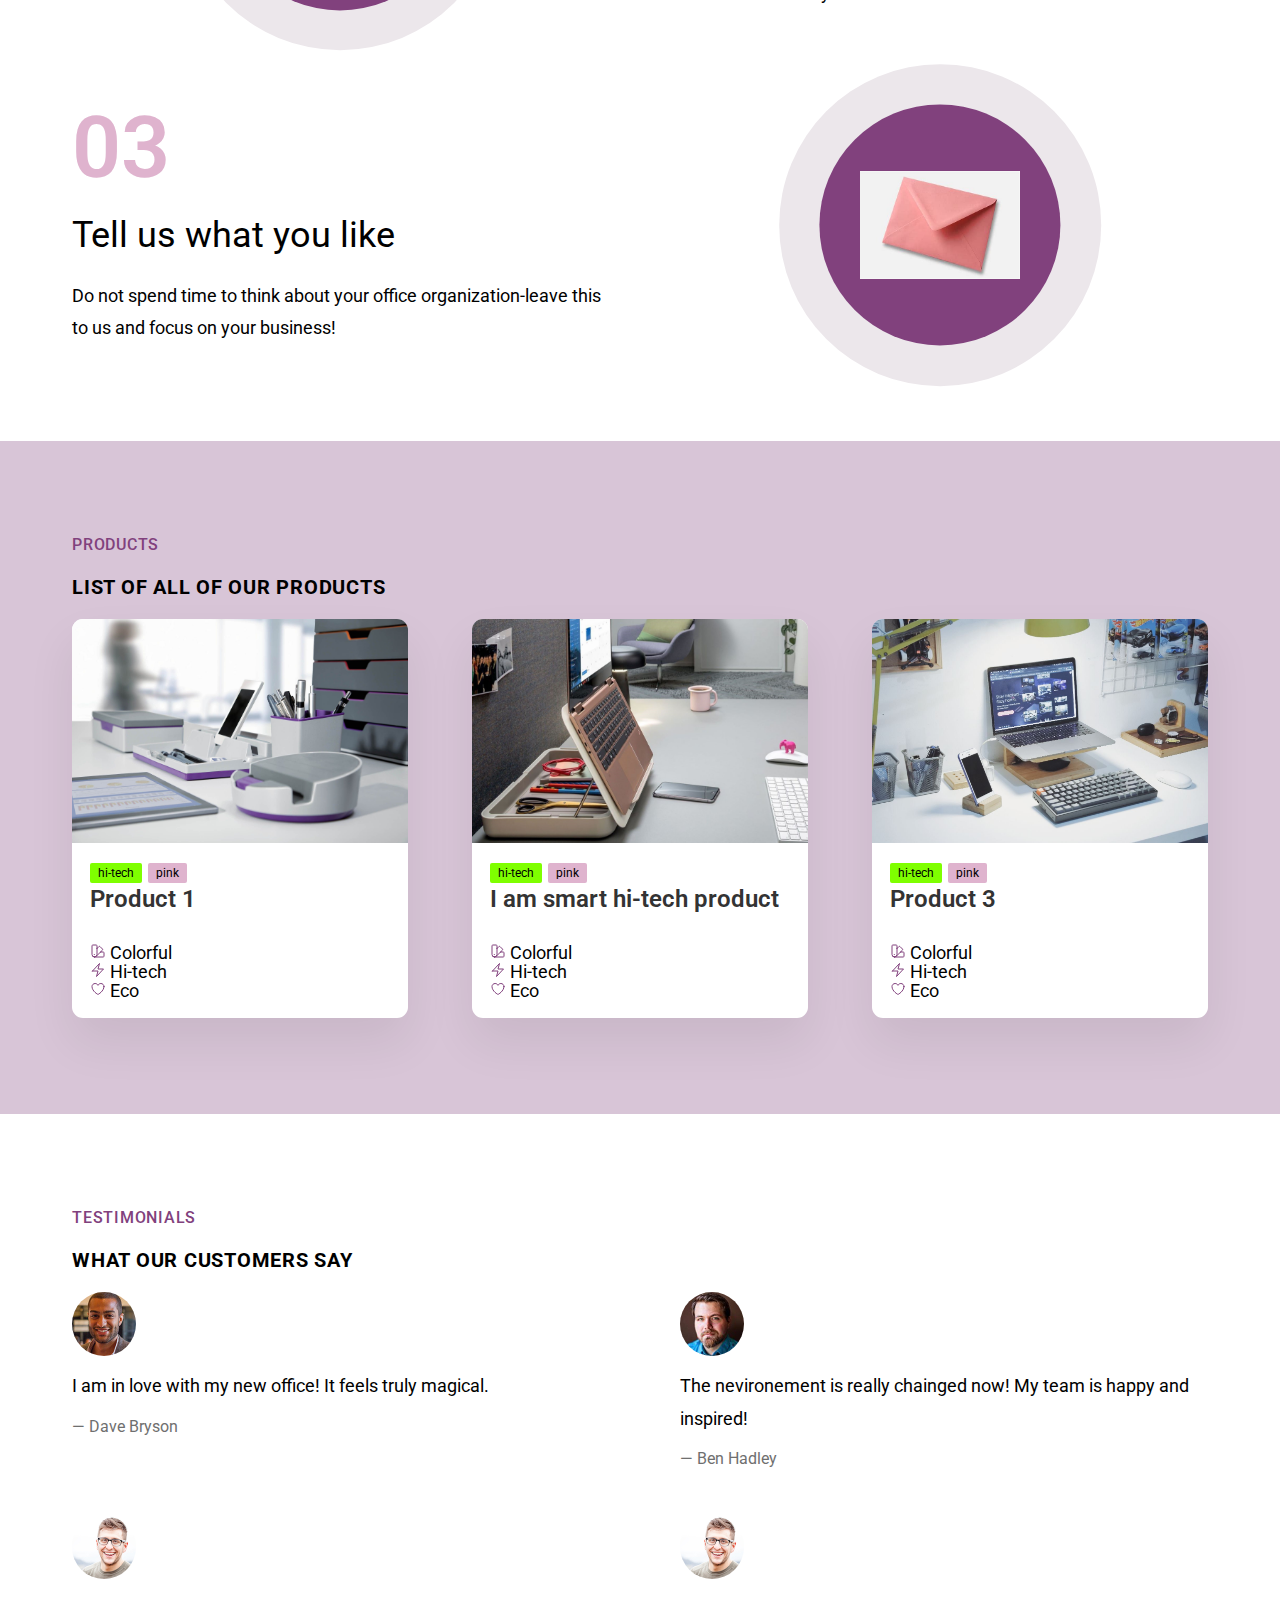
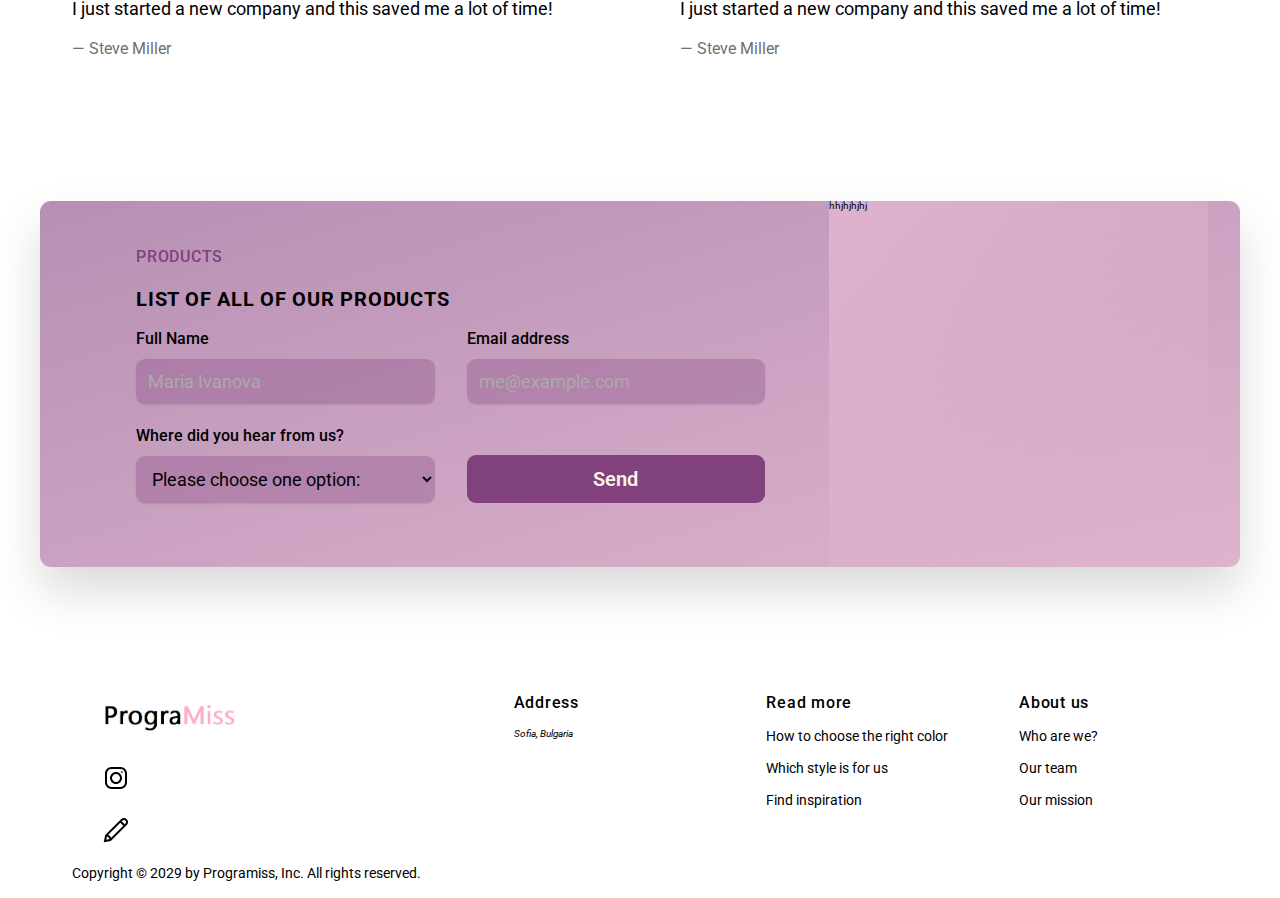
==== commit fb19041a: "Added javascript for navigation and form" ====
--- a/ProjectMarch/index.html
+++ b/ProjectMarch/index.html
@@ -21,8 +21,8 @@
     <body>
 
         <header class="header">
-            <div>LOGO</div>
-            <nav class="main-nav">
+            <div></div>
+            <nav class="main-nav" id="main-nav">
 
                 <ul class="main-nav-list">
                     <li><a href="#howto" class="main-nav-link">How To</a></li>
@@ -32,10 +32,19 @@
                 </ul>
             </nav>
             <button class="btn-mobile-nav">
-                <div class="icon-mobile-nav" name="menu-outline">open</div>
-                <div class="icon-mobile-nav" name="close-outline">close </div>
-
-
+
+                <svg xmlns="http://www.w3.org/2000/svg" x="0px" y="0px" width="16" height="16" viewBox="0 0 16 16"
+                    class="icon-mobile-nav" name="menu-outline"">
+                <path d=" M 1 2 L 1 3 L 14 3 L 14 2 Z M 1 7 L 1 8 L 14 8 L 14 7 Z M 1 12 L 1 13 L 14 13 L 14 12 Z">
+                    </path>
+                </svg>
+
+                <svg xmlns="http://www.w3.org/2000/svg" x="0px" y="0px" width="16" height="16" viewBox="0 0 16 16"
+                    class="icon-mobile-nav" name="close-outline">
+                    <path
+                        d="M 2.75 2.042969 L 2.042969 2.75 L 2.398438 3.101563 L 7.292969 8 L 2.042969 13.25 L 2.75 13.957031 L 8 8.707031 L 12.894531 13.605469 L 13.25 13.957031 L 13.957031 13.25 L 13.605469 12.894531 L 8.707031 8 L 13.957031 2.75 L 13.25 2.042969 L 8 7.292969 L 3.101563 2.398438 Z">
+                    </path>
+                </svg>
             </button>
 
         </header>
@@ -290,7 +299,8 @@
                     <div class="cta-text">
                         <span class="subheading">Products</span>
                         <h2>List of all of our products</h2>
-                        <form class="cta-form" action="http://localhost:8090" method="get" enctype="text/plain">
+
+                        <form class="cta-form" method="get" enctype="text/plain">
                             <div>
                                 <label for="full-name">Full Name</label>
                                 <input id="full-name" type="text" placeholder="Maria Ivanova" name="full-name"
@@ -314,8 +324,14 @@
                                     <option value="facebook">Facebook</option>
                                 </select>
                             </div>
-
-                            <button class="btn btn--form" type="submit">Send</button>
+                            <script>
+                                function sendMail() {
+                                    var fullname = document.getElementById("full-name").value;
+                                    var email = document.getElementById("email").value;
+                                    document.location.href = "mailto:" + email + "?subject=myemailsubject" + "&body=" + fullname;
+                                }
+                            </script>
+                            <button class="btn btn--form" onclick="sendMail()">Send</button>
 
                             <!-- <input type=" checkbox" />
                     <input type="number" /> -->
--- a/ProjectMarch/css/queries.css
+++ b/ProjectMarch/css/queries.css
@@ -2,44 +2,116 @@
 /* BELOW 1344px (Smaller desktops) */
 /**************************/
 
-@media (max-width: 84em) {}
-
-/**************************/
-/* BELOW 944px (Tablets) */
-/**************************/
-
-/**************************/
-/* BELOW 544px (Phones) */
-/**************************/
-
-
-
-@media (max-width:34rem) {
-
-
-    html {
-        /* 8px / 16px = 0.5 = 50% */
-        font-size: 50%;
+@media (max-width: 84em) {
+
+
+
+
+    /* MOBILE NAVIGATION */
+    .btn-mobile-nav {
+        display: block;
     }
 
     .main-nav {
-        display: none;
-        /* background-color: white;
+        background-color: rgba(255, 255, 255, 0.97);
         position: absolute;
         top: 0;
         left: 0;
         width: 100%;
         height: 100vh;
-
+        transform: translateX(100%);
 
         display: flex;
         align-items: center;
         justify-content: center;
-        transition: all 0.5s ease-in;*/
-
-
-
-    }
+        transition: all 0.5s ease-in;
+
+        /* Hide navigation */
+        /* Allows NO transitions at all */
+        /* display: none; */
+
+        /* 1) Hide it visually */
+        opacity: 0;
+
+        /* 2) Make it unaccessible to mouse and keyboard */
+        pointer-events: none;
+
+        /* 3) Hide it from screen readers */
+        visibility: hidden;
+    }
+
+    .main-nav.nav-open {
+        opacity: 1;
+        pointer-events: auto;
+        visibility: visible;
+        transform: translateX(0);
+    }
+
+    .btn-mobile-nav {
+        display: block;
+        z-index: 9999;
+        position: absolute;
+        right: 20px;
+        top: 20px;
+    }
+
+    /*
+    .nav-open .icon-mobile-nav[name="close-outline"] {
+        display: block;
+    }
+
+    .nav-open .icon-mobile-nav[name="menu-outline"] {
+        display: none;
+    }
+*/
+
+
+
+
+    .nav-open {
+        display: block;
+    }
+
+    .nav-close {
+        display: none;
+    }
+
+    .main-nav-list {
+        flex-direction: column;
+        gap: 4.8rem;
+    }
+
+    .main-nav-link:link,
+    .main-nav-link:visited {
+        font-size: 3rem;
+    }
+
+
+
+    .hideButton {
+        display: none;
+    }
+}
+
+/**************************/
+/* BELOW 944px (Tablets) */
+/**************************/
+
+/**************************/
+/* BELOW 544px (Phones) */
+/**************************/
+
+
+
+@media (max-width:34rem) {
+
+
+    html {
+        /* 8px / 16px = 0.5 = 50% */
+        font-size: 50%;
+    }
+
+
 
     .btn-mobile-nav {
         display: block;
@@ -124,4 +196,6 @@
         text-align: center;
     }
 
+
+
 }